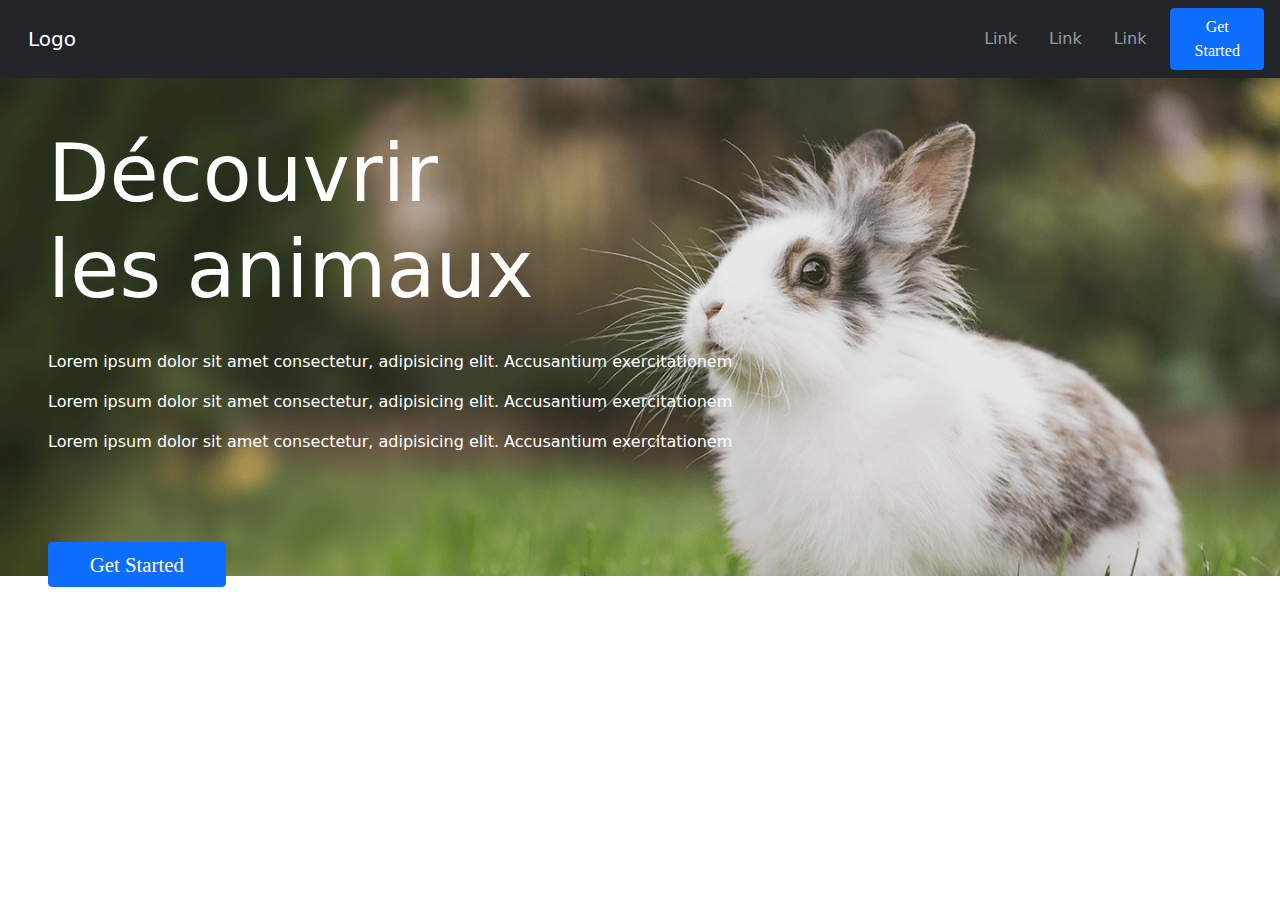
==== index.html @ ceb88221 "commit" ====
<!DOCTYPE html>
<html>
<head>
	<title>Decouvrir les animaux</title>
	<link rel="stylesheet" type="text/css" href="bootstrap-5/css/bootstrap.css">
	<meta charset="utf-8">
	<script type="text/javascript" src="bootstrap-5/js/bootstrap.js"></script>
</head>
<body>
	<nav class="navbar navbar-expand-sm bg-dark navbar-dark" >
		<div class="container-fluid w-25 ms-3">
		  <a class="navbar-brand" href="#">Logo</a>
		  <button class="navbar-toggler" type="button" data-bs-toggle="collapse" data-bs-target="#collapsibleNavbar">
			<span class="navbar-toggler-icon"></span>
		  </button>
		</div>
		<div class="collapse navbar-collapse w-75 d-flex justify-content-end me-3" id="collapsibleNavbar">
			<ul class="navbar-nav">
			  <li class="nav-item ms-3">
				<a class="nav-link" href="#">Link</a>
			  </li>
			  <li class="nav-item ms-3">
				<a class="nav-link" href="#">Link</a>
			  </li>
			  <li class="nav-item ms-3">
				<a class="nav-link" href="#">Link</a>
			  </li>    
			</ul>
			<button class="btn btn-primary ms-3" style="width: 10%; font-family: Berlin Sans FB Demi;" type="button">Get Started</button>
		</div>
	  </nav>

	<div class="p-5 text-white text-start h-75" style="background-image: url(img/MBS_Blog_YearoftheRabbit_011823_mw.webp); background-size: 100%; background-repeat: no-repeat;">
		<h1 class="display-1">Découvrir <br> les animaux</h1>
		<br>

		<p>Lorem ipsum dolor sit amet consectetur, adipisicing elit. Accusantium exercitationem</p>
		<p>Lorem ipsum dolor sit amet consectetur, adipisicing elit. Accusantium exercitationem</p>
		<p>Lorem ipsum dolor sit amet consectetur, adipisicing elit. Accusantium exercitationem</p>

		<br>
		
		<button class="btn btn-primary mt-5" style="width: 15%; font-size: 1.3rem;font-family: Berlin Sans FB Demi;" type="button">Get Started</button>
	</div>
</body>
</html>
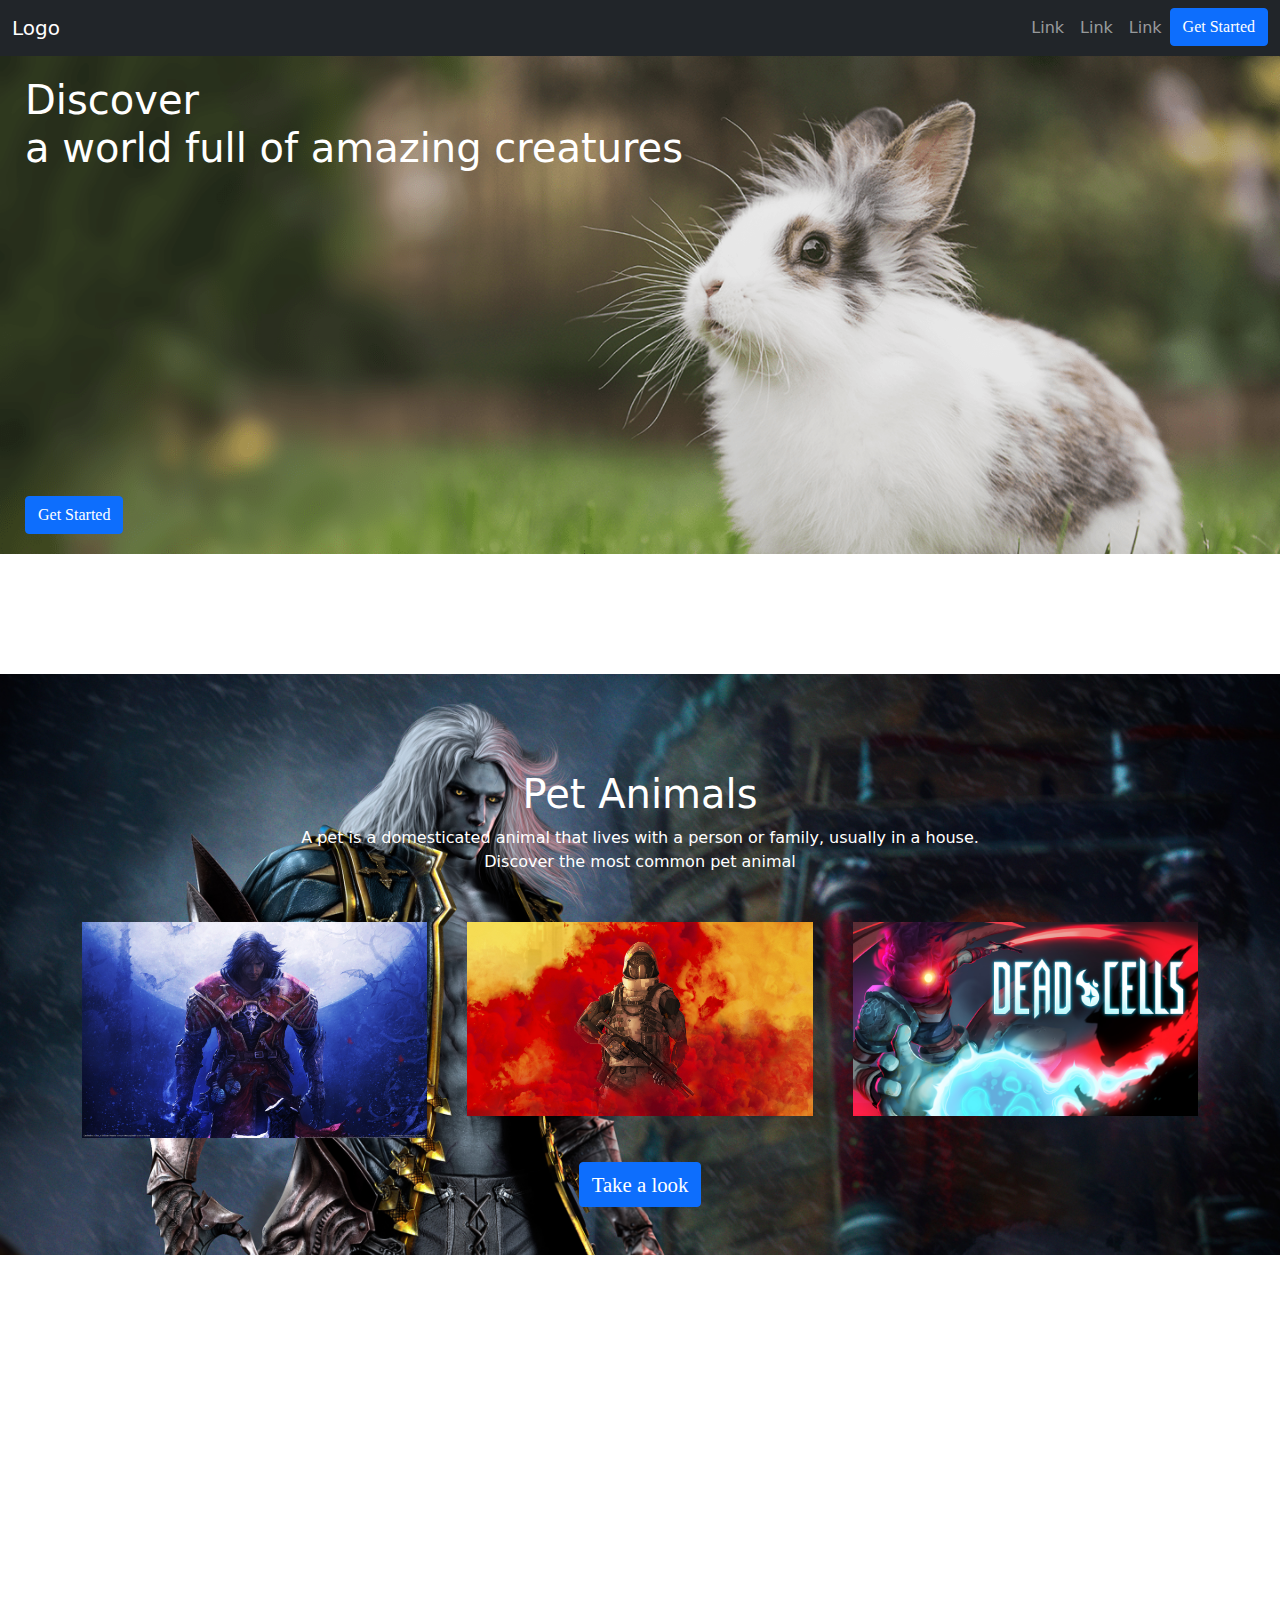
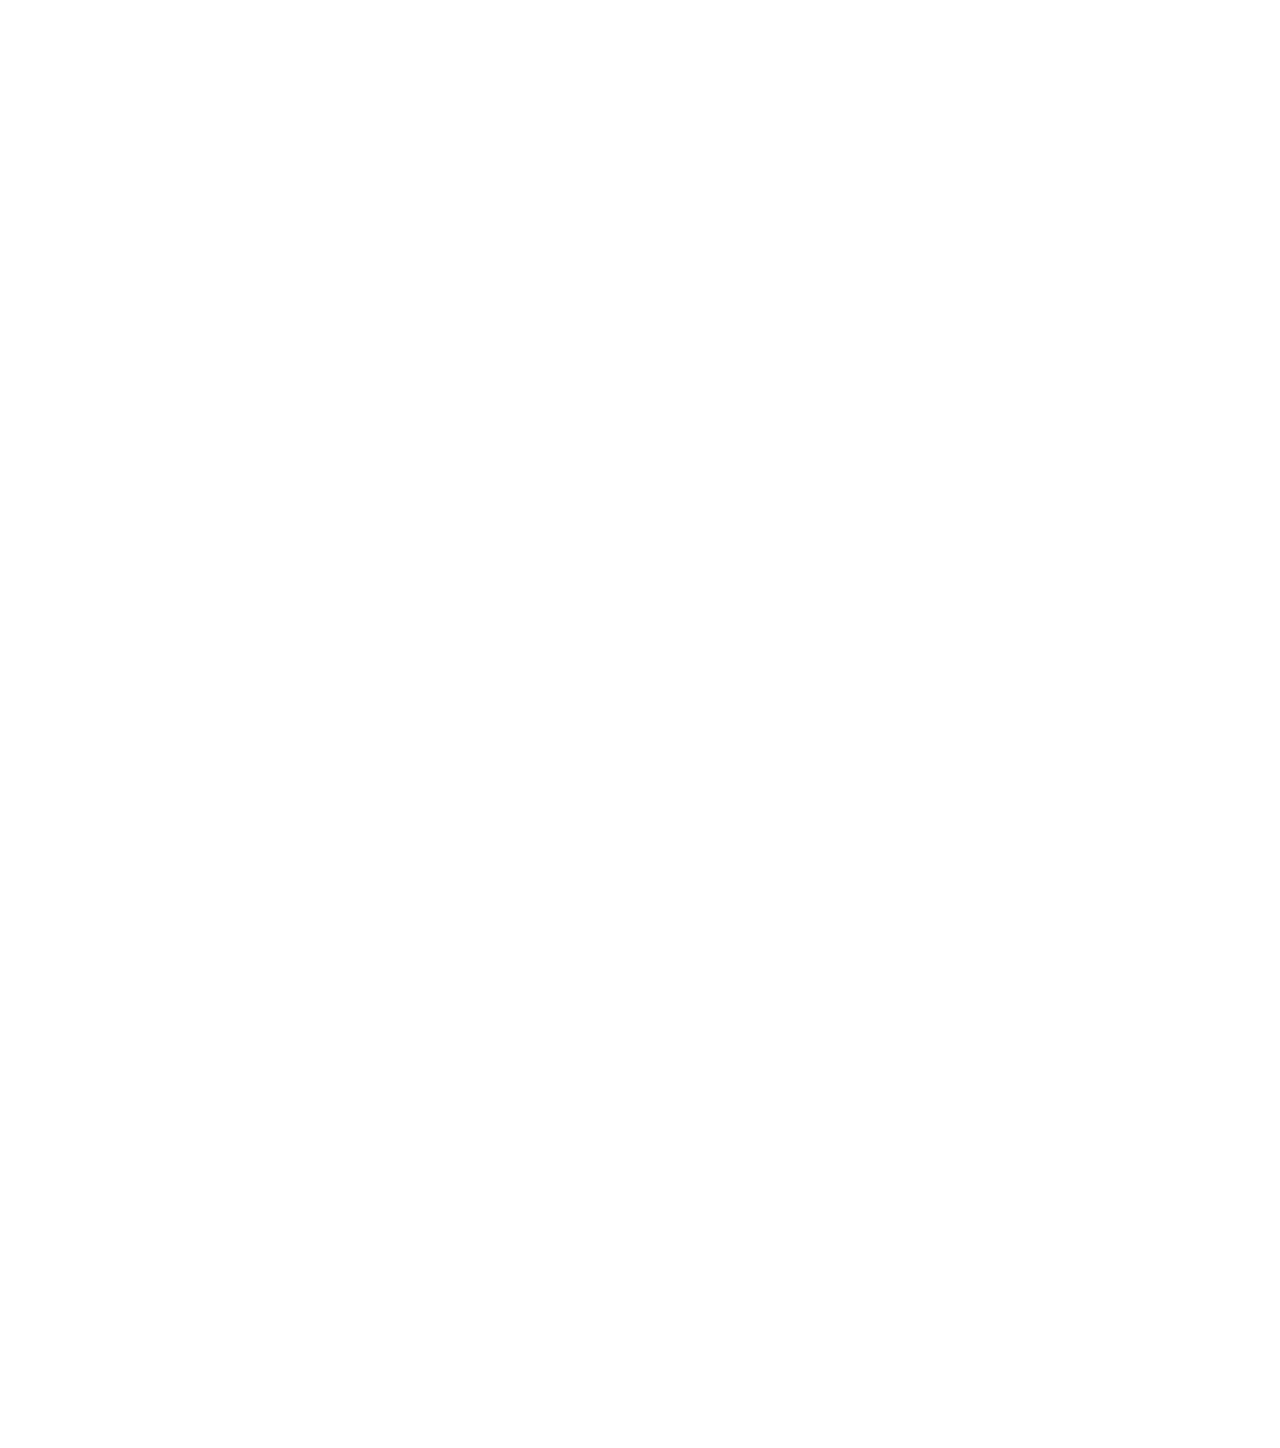
==== commit 36d6aa94: "Add files via upload" ====
--- a/index.html
+++ b/index.html
@@ -5,42 +5,197 @@
 	<link rel="stylesheet" type="text/css" href="bootstrap-5/css/bootstrap.css">
 	<meta charset="utf-8">
 	<script type="text/javascript" src="bootstrap-5/js/bootstrap.js"></script>
+	<link rel="stylesheet" type="text/css" href="fade.css">
+	<script type="text/javascript" src="fade.js"></script>
+	<style type="text/css">
+		.carousel-caption {
+	    	top: 0;
+	    	left: 0;
+	    	margin-left: 25px;
+	    	text-align: left;
+	 	   	bottom: auto;
+		}
+		.carousel-caption-1 {
+		  	position: absolute;
+		  	margin-left: 25px;
+		  	bottom: 0;
+		  	padding-top: 1.25rem;
+		  	padding-bottom: 1.25rem;
+		  	color: #fff;
+		  	text-align: left;
+		}
+	</style>
 </head>
 <body>
-	<nav class="navbar navbar-expand-sm bg-dark navbar-dark" >
-		<div class="container-fluid w-25 ms-3">
-		  <a class="navbar-brand" href="#">Logo</a>
-		  <button class="navbar-toggler" type="button" data-bs-toggle="collapse" data-bs-target="#collapsibleNavbar">
-			<span class="navbar-toggler-icon"></span>
-		  </button>
-		</div>
-		<div class="collapse navbar-collapse w-75 d-flex justify-content-end me-3" id="collapsibleNavbar">
-			<ul class="navbar-nav">
-			  <li class="nav-item ms-3">
-				<a class="nav-link" href="#">Link</a>
-			  </li>
-			  <li class="nav-item ms-3">
-				<a class="nav-link" href="#">Link</a>
-			  </li>
-			  <li class="nav-item ms-3">
-				<a class="nav-link" href="#">Link</a>
-			  </li>    
-			</ul>
-			<button class="btn btn-primary ms-3" style="width: 10%; font-family: Berlin Sans FB Demi;" type="button">Get Started</button>
-		</div>
-	  </nav>
-
+
+	<!-- NAVBAR -->
+	<nav class="navbar navbar-expand-sm bg-dark navbar-dark">
+	  <div class="container-fluid">
+	    <a class="navbar-brand" href="#">Logo</a>
+	    <button class="navbar-toggler" type="button" data-bs-toggle="collapse" data-bs-target="#collapsibleNavbar">
+	      <span class="navbar-toggler-icon"></span>
+	    </button>
+
+	    <div class="collapse navbar-collapse d-md-flex justify-content-end" id="collapsibleNavbar">
+	      <ul class="navbar-nav">
+	        <li class="nav-item">
+	          <a class="nav-link" href="#">Link</a>
+	        </li>
+	        <li class="nav-item">
+	          <a class="nav-link" href="#">Link</a>
+	        </li>
+	        <li class="nav-item">
+	          <a class="nav-link" href="#">Link</a>
+	        </li>
+	        <li class="nav-item">
+	        	<a class="btn btn-primary" style="font-family: Berlin Sans FB Demi;" type="button">Get Started</a>
+	        </li>
+	      </ul>
+	    </div>
+	  </div>
+	</nav>
+
+	<!-- Welcome image -->
+	<div id="demo" class="carousel slide" data-bs-ride="carousel">
+	  
+	  <!-- The slideshow/carousel -->
+	  <div class="carousel-inner">
+	    <div class="carousel-item active">
+	      <img src="img/MBS_Blog_YearoftheRabbit_011823_mw.webp" alt="Los Angeles" class="d-block" style="width:100%">
+
+	      <div class="carousel-caption">
+	        <span class="h1">Discover <br> a world full of amazing creatures</span>
+	      </div>
+	      <div class="carousel-caption-1">
+	      	<button class="btn btn-primary mt-5" style="font-family: Berlin Sans FB Demi;" type="button">Get Started</button>
+	      </div>
+	    </div>
+	  </div>
+	 
+	</div>
+
+<!--
 	<div class="p-5 text-white text-start h-75" style="background-image: url(img/MBS_Blog_YearoftheRabbit_011823_mw.webp); background-size: 100%; background-repeat: no-repeat;">
-		<h1 class="display-1">Découvrir <br> les animaux</h1>
-		<br>
-
-		<p>Lorem ipsum dolor sit amet consectetur, adipisicing elit. Accusantium exercitationem</p>
-		<p>Lorem ipsum dolor sit amet consectetur, adipisicing elit. Accusantium exercitationem</p>
-		<p>Lorem ipsum dolor sit amet consectetur, adipisicing elit. Accusantium exercitationem</p>
-
+		<p class="display-1">Discover <br> a world full of amazing creatures</p>
+		<br>
+
+		<p>
+			&nbsp
+			<br>
+			&nbsp
+		</p>
 		<br>
 		
-		<button class="btn btn-primary mt-5" style="width: 15%; font-size: 1.3rem;font-family: Berlin Sans FB Demi;" type="button">Get Started</button>
+		<button class="btn btn-primary mt-5" style="font-family: Berlin Sans FB Demi;" type="button">Get Started</button>
+	</div>
+-->	
+
+	<!-- Divider -->
+	<div class="container-fluid mt-5 pt-5">
+		<br>
+	</div>
+	<!-- Pet animals -->
+	<div class="container-fluid p-5 text-center text-white" style="background-image: url(img/1.jpg); background-size: 100%; background-repeat: no-repeat;" >
+  		<h1 class="mt-5">Pet Animals</h1>
+  		<p>
+  			A pet is a domesticated animal that lives with a person or family, usually in a house.
+  			<br>
+  			Discover the most common pet animal
+  		</p>
+
+  		<div class="container mt-5">
+		  <div class="row">
+		    <div class="col">
+		      <img class="img-fluid" src="img/2.jpg" width="100%">
+		    </div>
+
+		    <div class="col ms-3">
+		      <img class="img-fluid" src="img/3.jpg" width="100%">
+		    </div>
+
+			<div class="col ms-3" >
+		      <img class="img-fluid" src="img/4.jpg" width="100%">
+		    </div>
+		  </div>
+		</div>
+
+		<br>
+  		<button class="btn btn-primary" style="font-size: 1.3rem;font-family: Berlin Sans FB Demi;" type="button">Take a look</button>
+	</div>
+
+	<!-- Exotic Pet animals -->
+	<div class="container-fluid reveal p-5 text-center">
+		<h1 class="mt-5">Discover also the most exotic pets of our collection</h1>
+	  	<p>Cats, dogs, `irds and fishes are the most common pets. However, let us introduce you to a new vision of pet animals</p>
+
+	  	<div class="container mt-5">
+		  <div class="row">
+		    <div class="col">
+		      <img class="img-fluid" src="img/5.jpg" width="100%">
+		    </div>
+
+		    <div class="col ms-3">
+		      <img class="img-fluid" src="img/6.jpg" width="100%">
+		    </div>
+
+			<div class="col ms-3" >
+		      <img class="img-fluid" src="img/7.jpg" width="100%">
+		    </div>
+		  </div>
+		</div>
+
+		<br>
+		<button class="btn btn-primary" style="font-family: Berlin Sans FB Demi;" type="button">Get surprised !</button>
+	</div>
+
+	<!-- Wild animals -->
+	<div class="container-fluid reveal p-5 text-center text-white" style="background-image: url(img/9.jpg); background-size: 100%; background-repeat: no-repeat;" >
+  		<h1 class="mt-5">Wild Animals</h1>
+  		<p>
+  			Discover the strongest, smartest and fastest animals in the wild
+  			<br>
+  			
+  		</p>
+
+  		<div class="container mt-5">
+		  <div class="row">
+		    <div class="col">
+		      <img class="img-fluid" src="img/8.jpg" width="100%">
+		    </div>
+
+		    <div class="col ms-3">
+		      <img class="img-fluid" src="img/10.jpg" width="100%">
+		    </div>
+
+			<div class="col ms-3" >
+		      <img class="img-fluid" src="img/11.jpg" width="100%">
+		    </div>
+		  </div>
+		</div>
+
+		<br>
+  		<button class="btn btn-primary" style="font-family: Berlin Sans FB Demi;" type="button">See them all</button>
+	</div>
+
+	<!-- Quizzes and mini-games -->
+	<div class="container-fluid reveal p-5 text-center">
+		<h1 class="mt-5">Competitive ways to test your knowledge and fun ways to learn </h1>
+	  	<p>lorem ipsum</p>
+
+	  	<div class="container mt-5">
+		  <div class="row">
+		    <div class="col">
+		      <img class="img-fluid" src="img/mark.png" width="100%">
+		      <span >Quizzes</span>
+		    </div>
+
+		    <div class="col ms-3">
+		      <img class="img-fluid" src="img/mii.jpg" width="100%">
+		      <span>Mini games</span>
+		    </div>
+
+		  </div>
+		</div>
 	</div>
 </body>
 </html>--- a/fade.css
+++ b/fade.css
@@ -0,0 +1,11 @@
+.reveal {
+  position: relative;
+  transform: translateY(150px);
+  opacity: 0;
+  transition: 1s all ease-in-out;
+}
+
+.reveal.active {
+  transform: translateY(0);
+  opacity: 1;
+}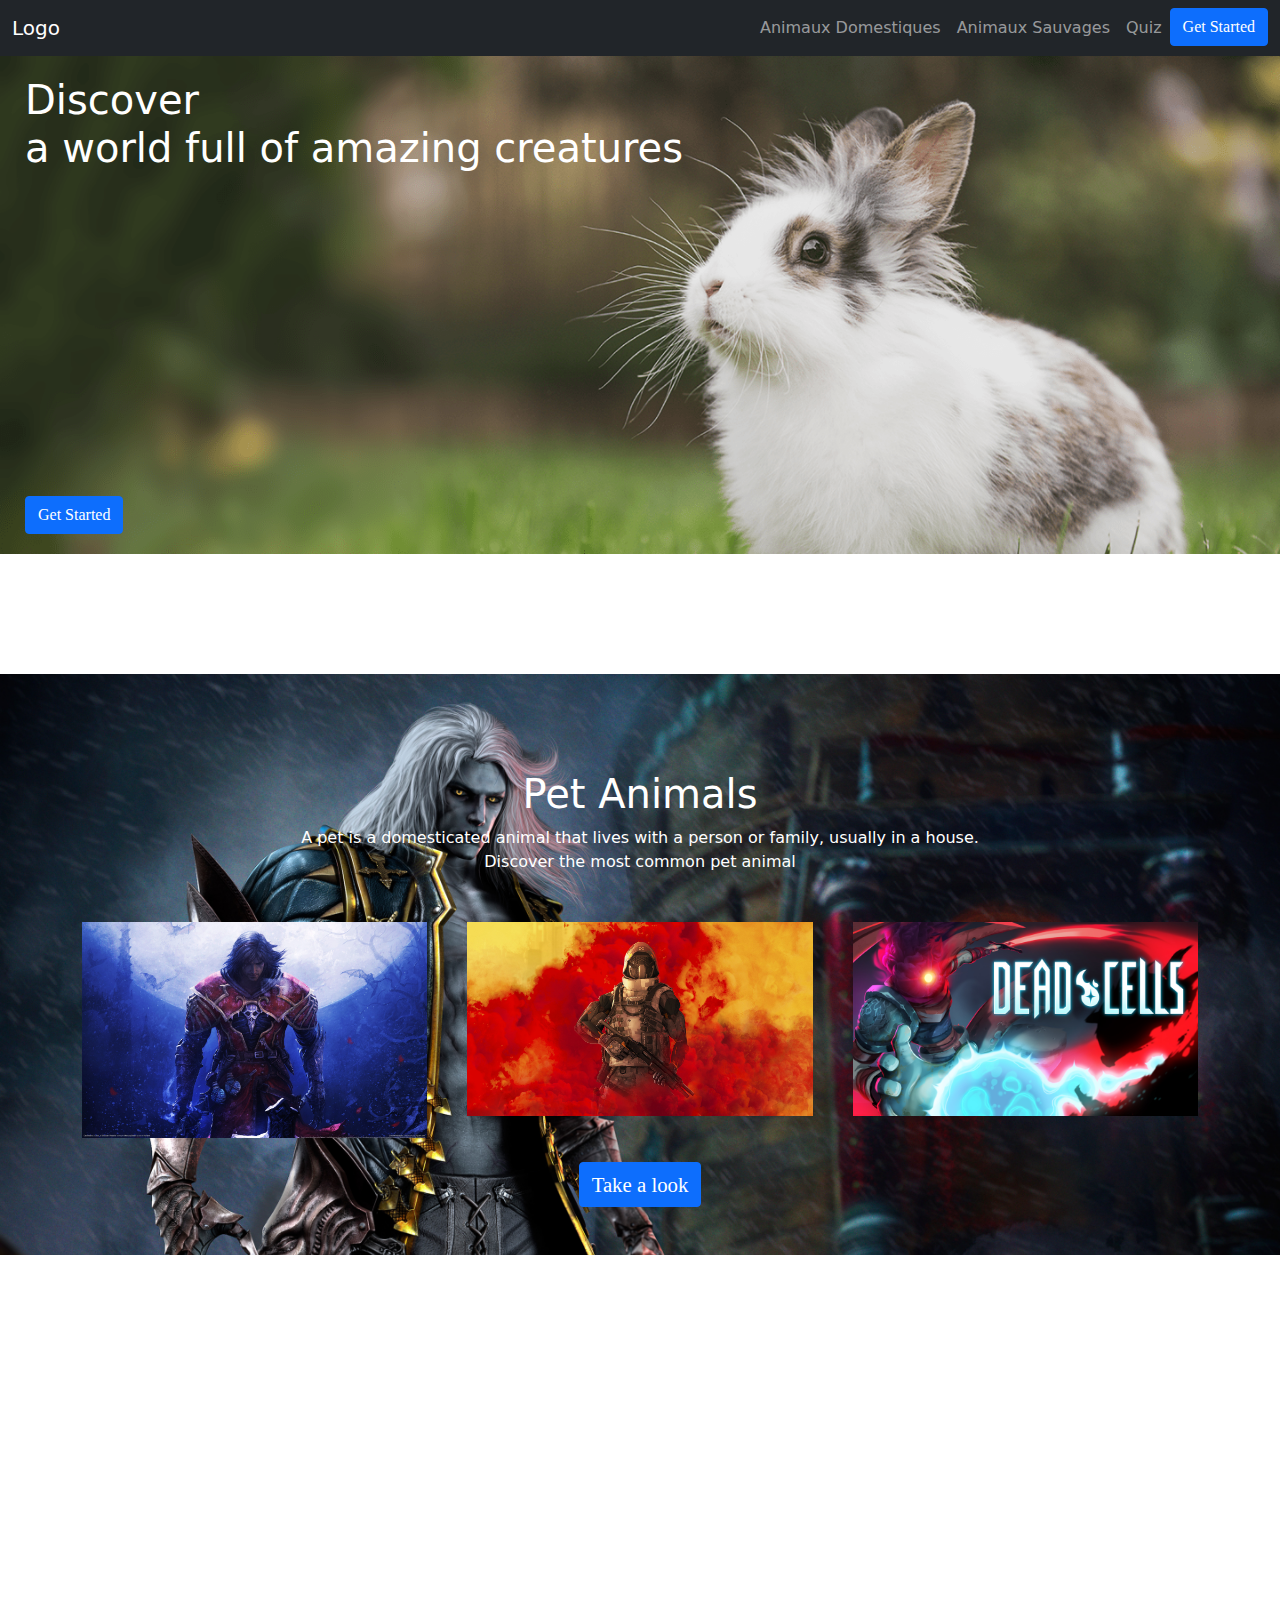
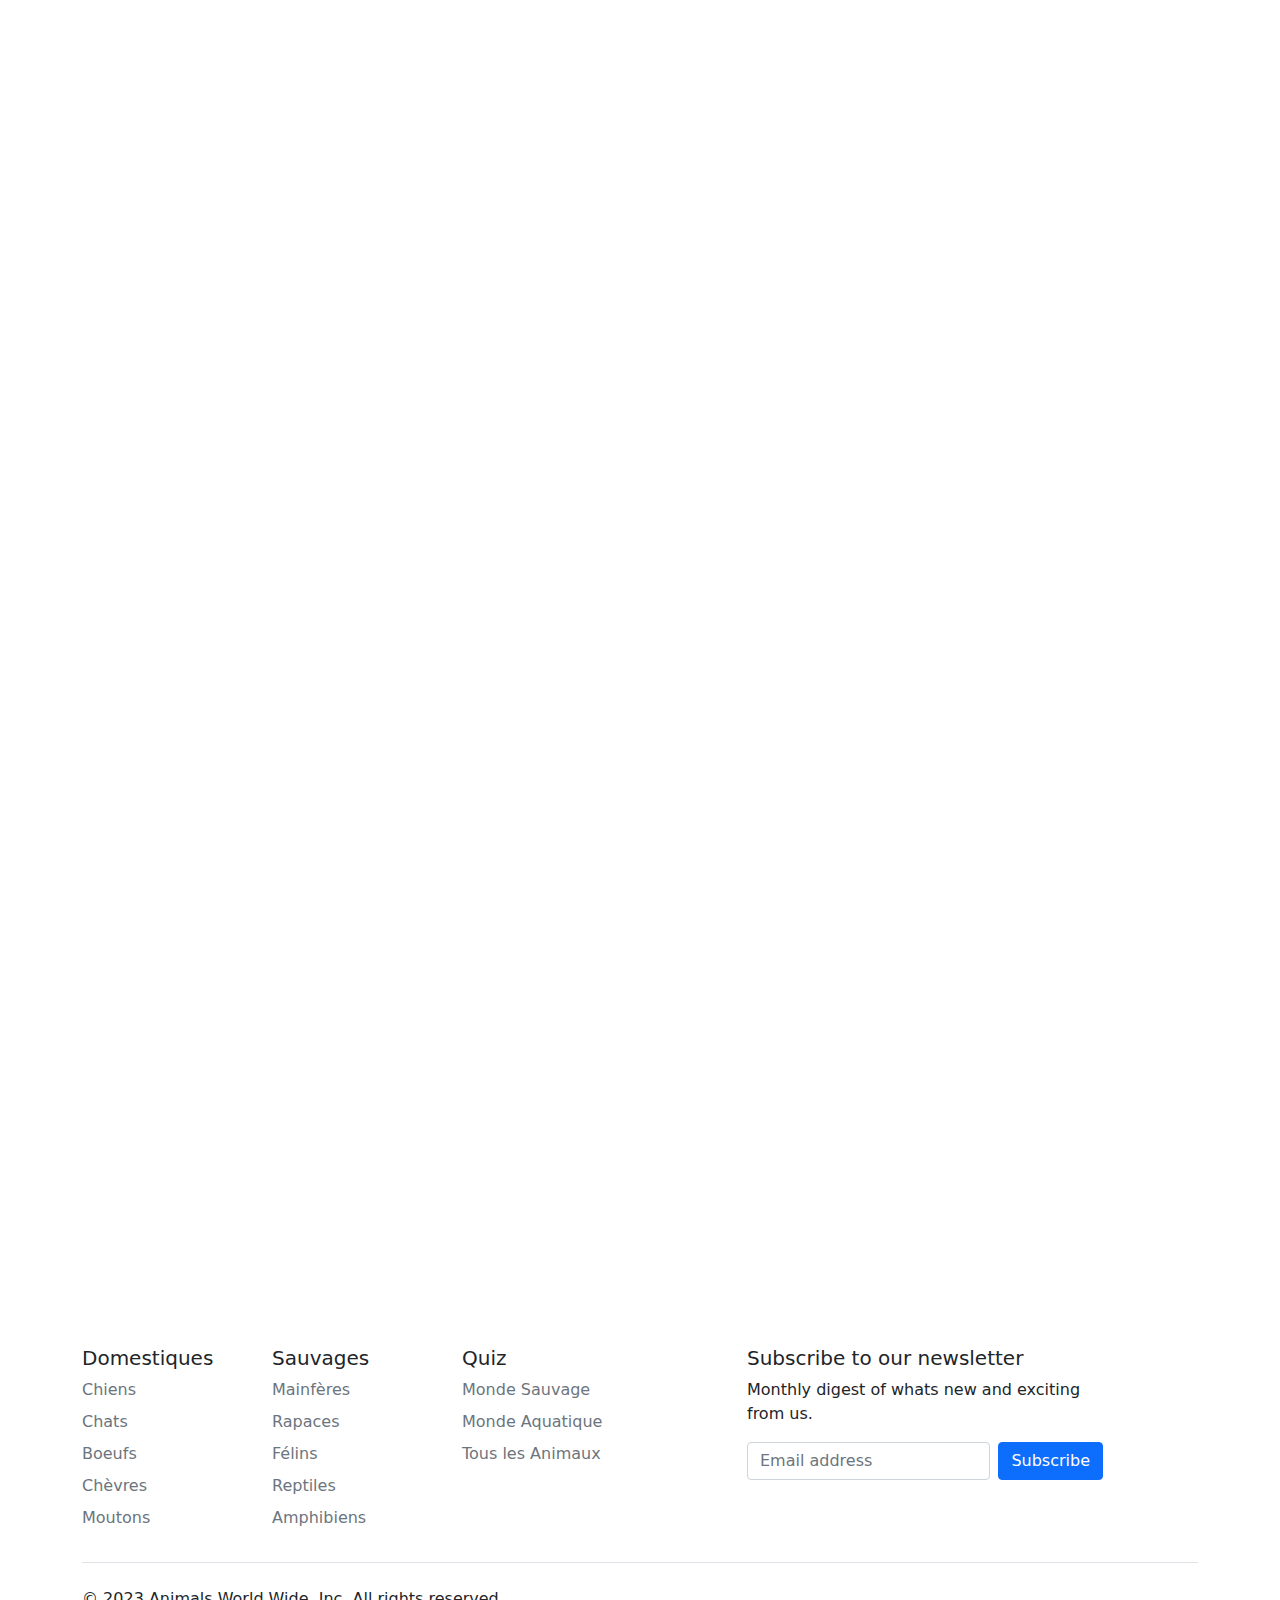
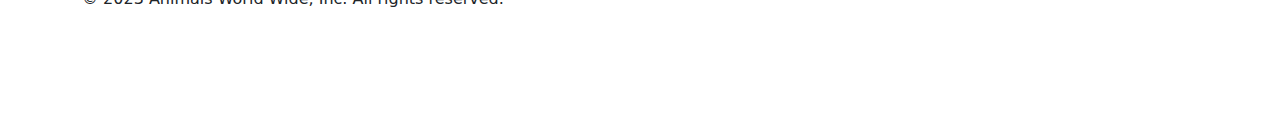
==== commit 9a96329b: "commit" ====
--- a/index.html
+++ b/index.html
@@ -31,7 +31,7 @@
 	<!-- NAVBAR -->
 	<nav class="navbar navbar-expand-sm bg-dark navbar-dark">
 	  <div class="container-fluid">
-	    <a class="navbar-brand" href="#">Logo</a>
+	    <a class="navbar-brand" href="index.html">Logo</a>
 	    <button class="navbar-toggler" type="button" data-bs-toggle="collapse" data-bs-target="#collapsibleNavbar">
 	      <span class="navbar-toggler-icon"></span>
 	    </button>
@@ -39,16 +39,16 @@
 	    <div class="collapse navbar-collapse d-md-flex justify-content-end" id="collapsibleNavbar">
 	      <ul class="navbar-nav">
 	        <li class="nav-item">
-	          <a class="nav-link" href="#">Link</a>
-	        </li>
-	        <li class="nav-item">
-	          <a class="nav-link" href="#">Link</a>
-	        </li>
-	        <li class="nav-item">
-	          <a class="nav-link" href="#">Link</a>
-	        </li>
-	        <li class="nav-item">
-	        	<a class="btn btn-primary" style="font-family: Berlin Sans FB Demi;" type="button">Get Started</a>
+	          <a class="nav-link" href="screens/animals_view_1_page.html">Animaux Domestiques</a>
+	        </li>
+	        <li class="nav-item">
+	          <a class="nav-link" href="screens/animals_view_2_page.html">Animaux Sauvages</a>
+	        </li>
+	        <li class="nav-item">
+	          <a class="nav-link" href="#">Quiz</a>
+	        </li>
+	        <li class="nav-item">
+	        	<a class="btn btn-primary" href="#getStarted" style="font-family: Berlin Sans FB Demi;" type="button">Get Started</a>
 	        </li>
 	      </ul>
 	    </div>
@@ -95,7 +95,7 @@
 		<br>
 	</div>
 	<!-- Pet animals -->
-	<div class="container-fluid p-5 text-center text-white" style="background-image: url(img/1.jpg); background-size: 100%; background-repeat: no-repeat;" >
+	<div class="container-fluid p-5 text-center text-white" style="background-image: url(img/1.jpg); background-size: 100%; background-repeat: no-repeat;" id="getStarted">
   		<h1 class="mt-5">Pet Animals</h1>
   		<p>
   			A pet is a domesticated animal that lives with a person or family, usually in a house.
@@ -196,6 +196,80 @@
 
 		  </div>
 		</div>
-	</div>
+	</div><div class="container">
+        <footer class="py-5">
+            <div class="row">
+                <div class="col-2">
+                    <h5>Domestiques</h5>
+                    <ul class="nav flex-column">
+                        <li class="nav-item mb-2"><a href="#" class="nav-link p-0 text-muted">Chiens</a></li>
+                        <li class="nav-item mb-2"><a href="#" class="nav-link p-0 text-muted">Chats</a></li>
+                        <li class="nav-item mb-2"><a href="#" class="nav-link p-0 text-muted">Boeufs</a></li>
+                        <li class="nav-item mb-2"><a href="#" class="nav-link p-0 text-muted">Chèvres</a></li>
+                        <li class="nav-item mb-2"><a href="#" class="nav-link p-0 text-muted">Moutons</a></li>
+                    </ul>
+                </div>
+
+                <div class="col-2">
+                    <h5>Sauvages</h5>
+                    <ul class="nav flex-column">
+                        <li class="nav-item mb-2"><a href="#" class="nav-link p-0 text-muted">Mainfères</a></li>
+                        <li class="nav-item mb-2"><a href="#" class="nav-link p-0 text-muted">Rapaces</a></li>
+                        <li class="nav-item mb-2"><a href="#" class="nav-link p-0 text-muted">Félins</a></li>
+                        <li class="nav-item mb-2"><a href="#" class="nav-link p-0 text-muted">Reptiles</a></li>
+                        <li class="nav-item mb-2"><a href="#" class="nav-link p-0 text-muted">Amphibiens</a></li>
+                    </ul>
+                </div>
+
+                <div class="col-2">
+                    <h5>Quiz</h5>
+                    <ul class="nav flex-column">
+                        <li class="nav-item mb-2"><a href="#" class="nav-link p-0 text-muted">Monde Sauvage</a></li>
+                        <li class="nav-item mb-2"><a href="#" class="nav-link p-0 text-muted">Monde Aquatique</a></li>
+                        <li class="nav-item mb-2"><a href="#" class="nav-link p-0 text-muted">Tous les Animaux</a></li>
+                    </ul>
+                </div>
+
+                <div class="col-4 offset-1">
+                    <form>
+                        <h5>Subscribe to our newsletter</h5>
+                        <p>Monthly digest of whats new and exciting from us.</p>
+                        <div class="d-flex w-100 gap-2">
+                            <label for="newsletter1" class="visually-hidden">Email address</label>
+                            <input id="newsletter1" type="text" class="form-control" placeholder="Email address">
+                            <button class="btn btn-primary" type="button">Subscribe</button>
+                        </div>
+                    </form>
+                </div>
+            </div>
+
+            <div class="d-flex justify-content-between py-4 my-4 border-top">
+                <p>© 2023 Animals World Wide, Inc. All rights reserved.</p>
+                <ul class="list-unstyled d-flex">
+                    <li class="ms-3">
+                        <a class="link-dark" href="#">
+                            <svg class="bi" width="24" height="24">
+                                <use xlink:href="#twitter"></use>
+                            </svg>
+                        </a>
+                    </li>
+                    <li class="ms-3">
+                        <a class="link-dark" href="#">
+                            <svg class="bi" width="24" height="24">
+                                <use xlink:href="#instagram"></use>
+                            </svg>
+                        </a>
+                    </li>
+                    <li class="ms-3">
+                        <a class="link-dark" href="#">
+                            <svg class="bi" width="24" height="24">
+                                <use xlink:href="#facebook"></use>
+                            </svg>
+                        </a>
+                    </li>
+                </ul>
+            </div>
+        </footer>
+    </div>
 </body>
 </html>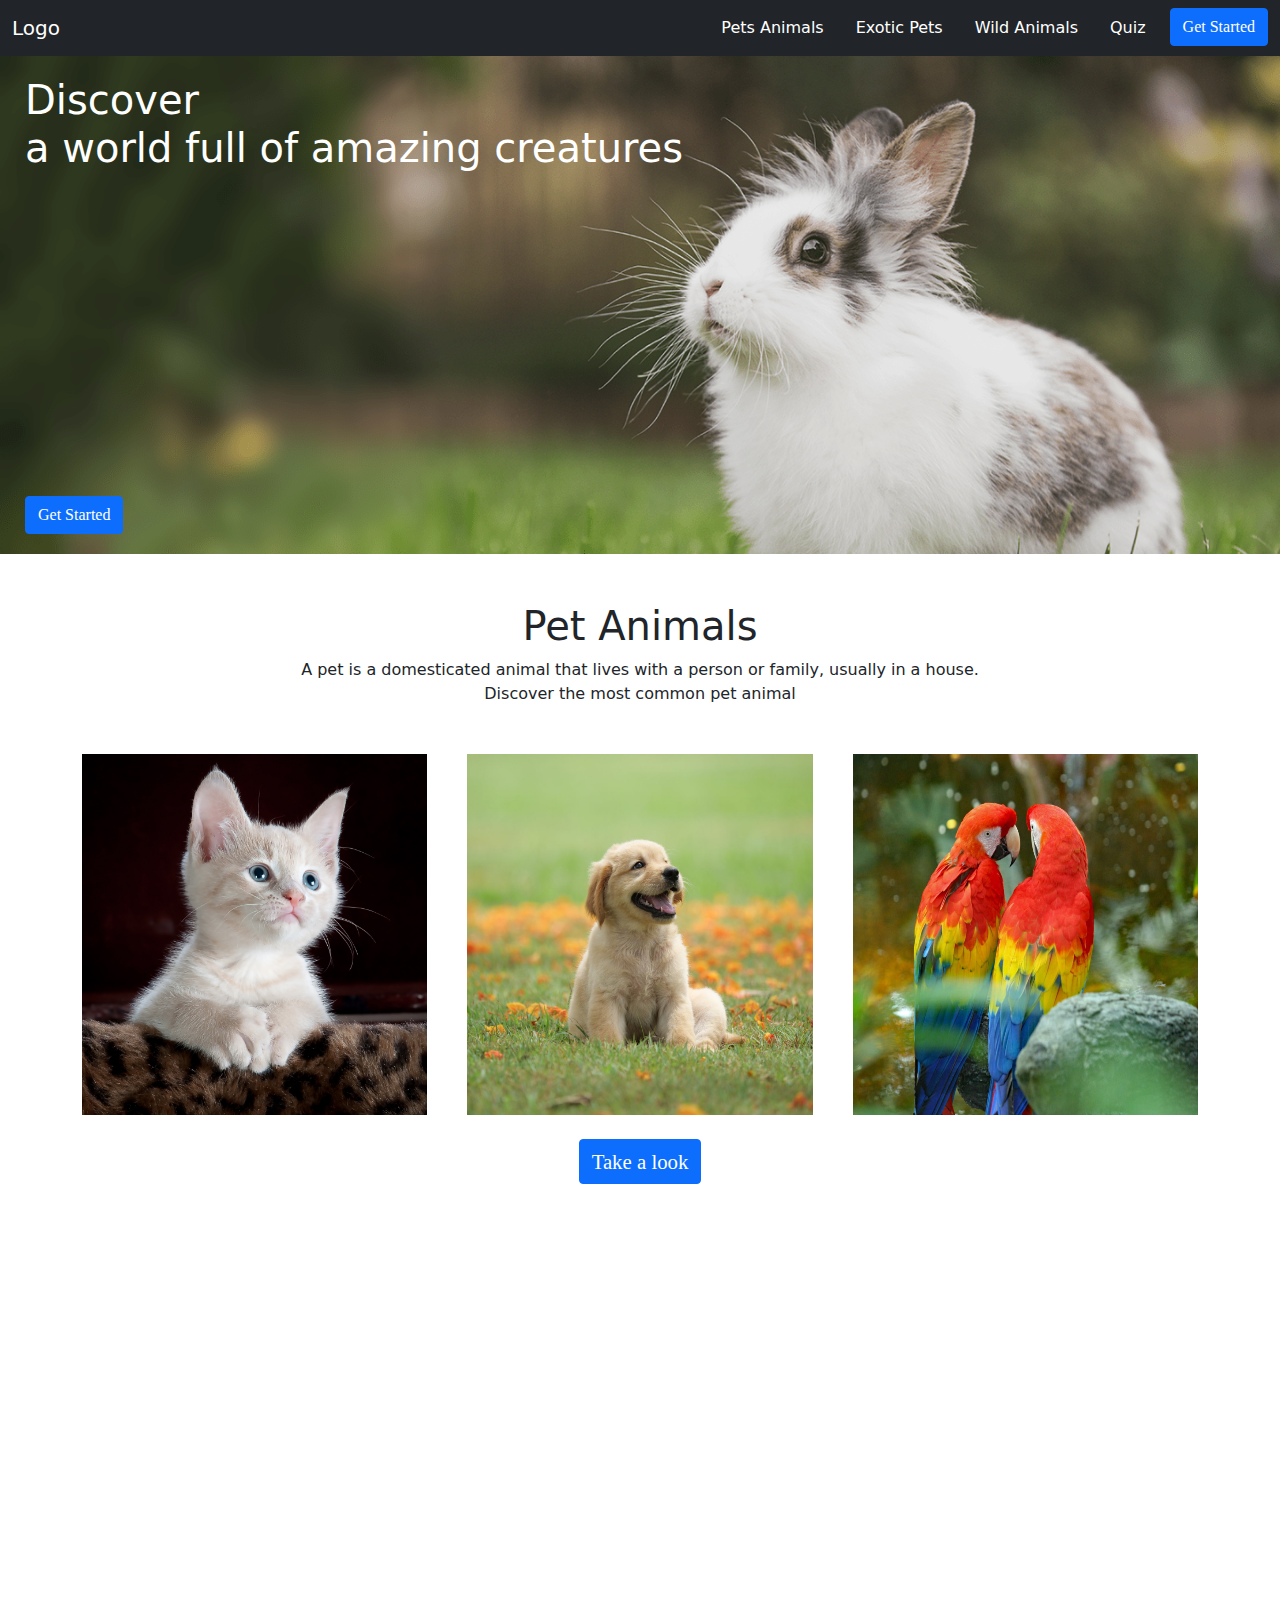
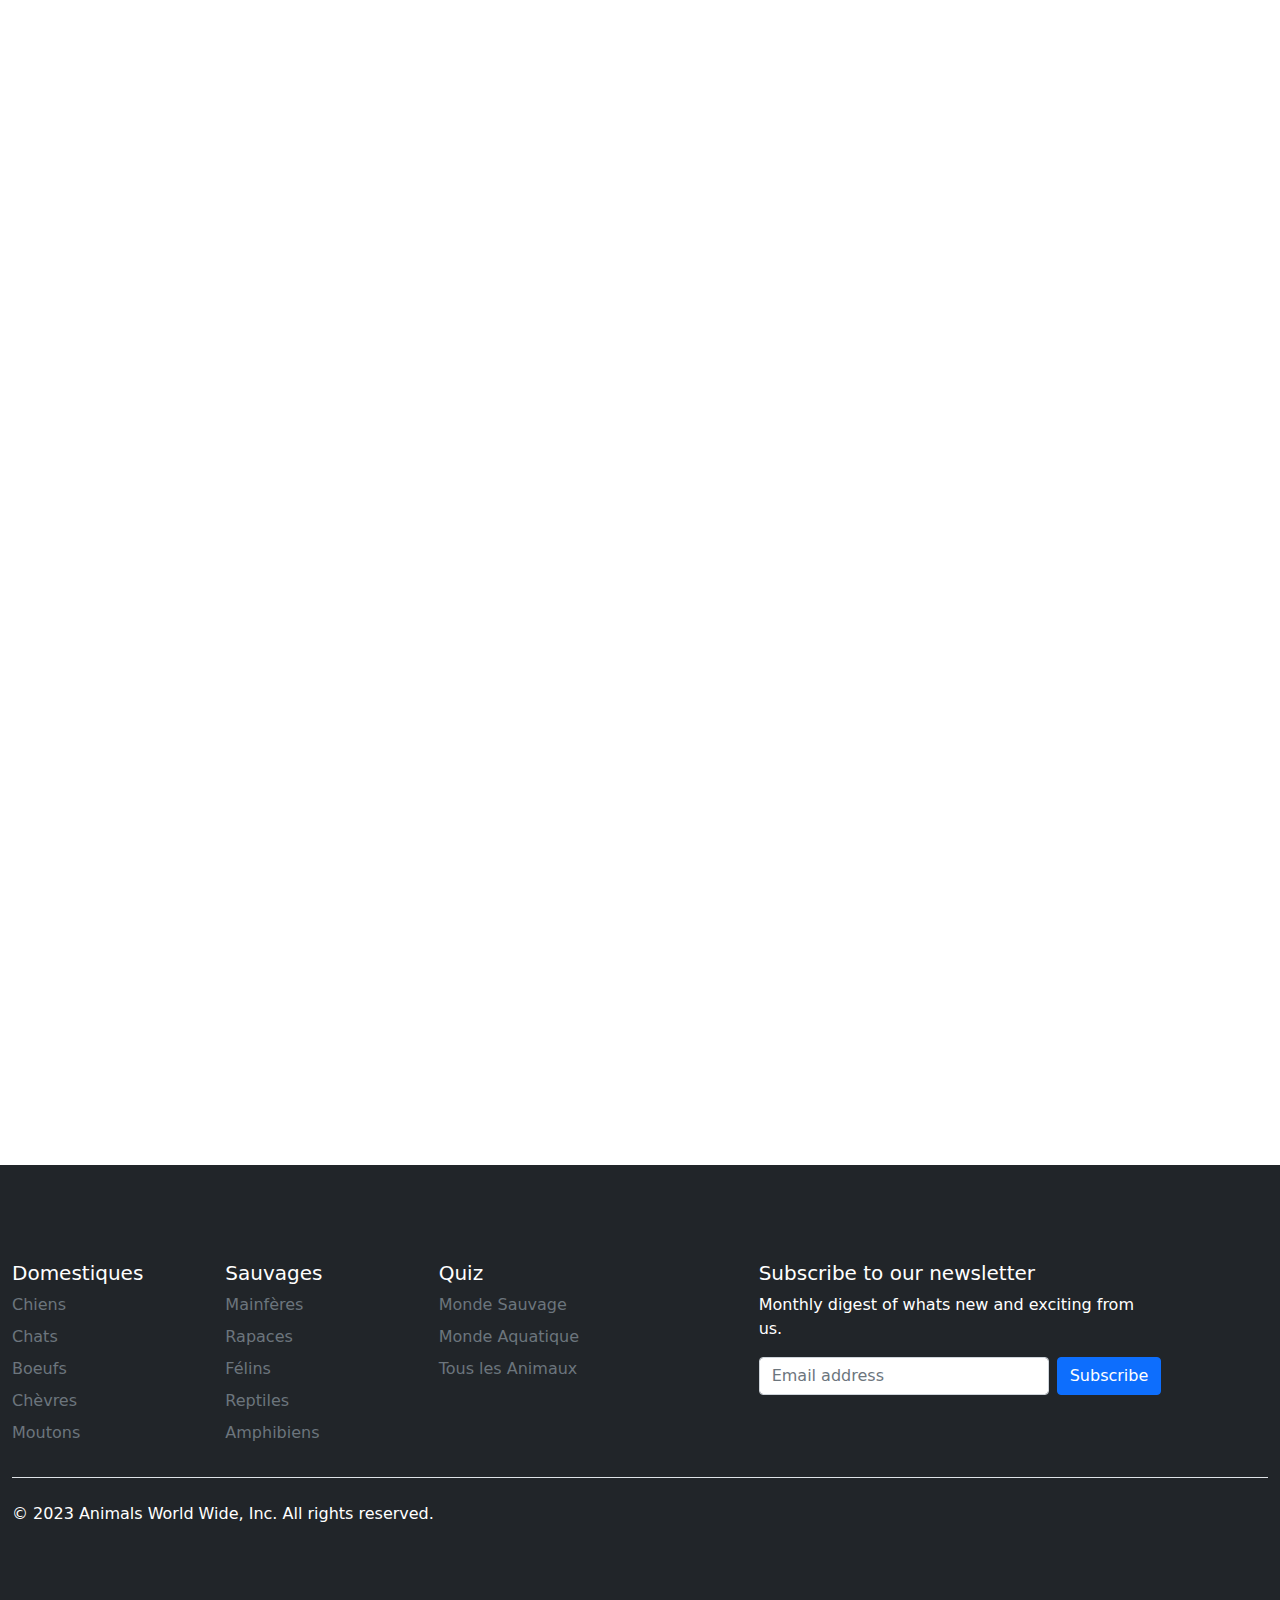
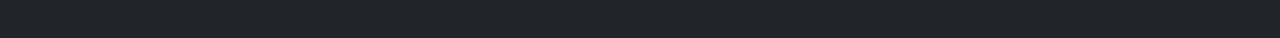
==== commit a0536219: "Add files via upload" ====
--- a/index.html
+++ b/index.html
@@ -5,50 +5,36 @@
 	<link rel="stylesheet" type="text/css" href="bootstrap-5/css/bootstrap.css">
 	<meta charset="utf-8">
 	<script type="text/javascript" src="bootstrap-5/js/bootstrap.js"></script>
-	<link rel="stylesheet" type="text/css" href="fade.css">
-	<script type="text/javascript" src="fade.js"></script>
-	<style type="text/css">
-		.carousel-caption {
-	    	top: 0;
-	    	left: 0;
-	    	margin-left: 25px;
-	    	text-align: left;
-	 	   	bottom: auto;
-		}
-		.carousel-caption-1 {
-		  	position: absolute;
-		  	margin-left: 25px;
-		  	bottom: 0;
-		  	padding-top: 1.25rem;
-		  	padding-bottom: 1.25rem;
-		  	color: #fff;
-		  	text-align: left;
-		}
-	</style>
+	<link rel="stylesheet" type="text/css" href="css/fade.css">
+	<link rel="stylesheet" type="text/css" href="css/index.css">
+	<script type="text/javascript" src="js/fade.js"></script>
 </head>
 <body>
 
 	<!-- NAVBAR -->
 	<nav class="navbar navbar-expand-sm bg-dark navbar-dark">
 	  <div class="container-fluid">
-	    <a class="navbar-brand" href="index.html">Logo</a>
+	    <a class="navbar-brand" href="#">Logo</a>
 	    <button class="navbar-toggler" type="button" data-bs-toggle="collapse" data-bs-target="#collapsibleNavbar">
 	      <span class="navbar-toggler-icon"></span>
 	    </button>
 
 	    <div class="collapse navbar-collapse d-md-flex justify-content-end" id="collapsibleNavbar">
 	      <ul class="navbar-nav">
-	        <li class="nav-item">
-	          <a class="nav-link" href="screens/animals_view_1_page.html">Animaux Domestiques</a>
-	        </li>
-	        <li class="nav-item">
-	          <a class="nav-link" href="screens/animals_view_2_page.html">Animaux Sauvages</a>
-	        </li>
-	        <li class="nav-item">
-	          <a class="nav-link" href="#">Quiz</a>
-	        </li>
-	        <li class="nav-item">
-	        	<a class="btn btn-primary" href="#getStarted" style="font-family: Berlin Sans FB Demi;" type="button">Get Started</a>
+	        <li class="nav-item ms-3">
+	          <a class="nav-link text-white" href="#">Pets Animals</a>
+	        </li>
+			<li class="nav-item ms-3">
+				<a class="nav-link text-white" href="#">Exotic Pets</a>
+			  </li>
+	        <li class="nav-item ms-3">
+	          <a class="nav-link text-white" href="#">Wild Animals</a>
+	        </li>
+	        <li class="nav-item ms-3">
+	          <a class="nav-link text-white" href="#">Quiz</a>
+	        </li>
+	        <li class="nav-item ms-3">
+	        	<a class="btn btn-primary" style="font-family: Berlin Sans FB Demi;" type="button">Get Started</a>
 	        </li>
 	      </ul>
 	    </div>
@@ -63,7 +49,7 @@
 	    <div class="carousel-item active">
 	      <img src="img/MBS_Blog_YearoftheRabbit_011823_mw.webp" alt="Los Angeles" class="d-block" style="width:100%">
 
-	      <div class="carousel-caption">
+	      <div class="carousel-caption carousel-caption-2">
 	        <span class="h1">Discover <br> a world full of amazing creatures</span>
 	      </div>
 	      <div class="carousel-caption-1">
@@ -90,13 +76,9 @@
 	</div>
 -->	
 
-	<!-- Divider -->
-	<div class="container-fluid mt-5 pt-5">
-		<br>
-	</div>
 	<!-- Pet animals -->
-	<div class="container-fluid p-5 text-center text-white" style="background-image: url(img/1.jpg); background-size: 100%; background-repeat: no-repeat;" id="getStarted">
-  		<h1 class="mt-5">Pet Animals</h1>
+	<div class="container-fluid p-5 text-center">
+  		<h1 class="">Pet Animals</h1>
   		<p>
   			A pet is a domesticated animal that lives with a person or family, usually in a house.
   			<br>
@@ -106,15 +88,15 @@
   		<div class="container mt-5">
 		  <div class="row">
 		    <div class="col">
-		      <img class="img-fluid" src="img/2.jpg" width="100%">
+		      <img class="img-fluid h-100" src="img/2.jpg" width="100%">
 		    </div>
 
 		    <div class="col ms-3">
-		      <img class="img-fluid" src="img/3.jpg" width="100%">
+		      <img class="img-fluid h-100" src="img/3.jpg" width="100%">
 		    </div>
 
 			<div class="col ms-3" >
-		      <img class="img-fluid" src="img/4.jpg" width="100%">
+		      <img class="img-fluid h-100" src="img/4.jpg" width="100%">
 		    </div>
 		  </div>
 		</div>
@@ -124,32 +106,65 @@
 	</div>
 
 	<!-- Exotic Pet animals -->
-	<div class="container-fluid reveal p-5 text-center">
+<!--
+	<div class="carousel slide" data-bs-ride="carousel">
+	  <div class="carousel-inner">
+	    <div class="carousel-item active">
+	      <img src="img/MBS_Blog_YearoftheRabbit_011823_mw.webp" alt="Los Angeles" class="d-block" style="width:100%;">
+
+	      <div class="bg-dark carousel-caption text-center carousel-caption-3">
+	        <span class="h1">Exotic Pets</span>
+	        <p>Take a look at the most uncommon pets</p>
+	        <p>Learn more a`out the amazing list of exotic pets</p>
+
+	        <div class="container mt-5">
+		  		<div class="row container">
+				    <div class="col">
+				      <img class="img-fluid h-100" src="img/5.jpg" width="100%">
+				    </div>
+
+				    <div class="col ms-3">
+				      <img class="img-fluid h-100" src="img/6.webp" width="100%">
+				    </div>
+
+					<div class="col ms-3" >
+				      <img class="img-fluid h-100" src="img/7.jpg" width="100%">
+				    </div>
+		  		</div>
+		  		<button class="mt-4 btn btn-primary" style="font-family: Berlin Sans FB Demi;" type="button">Get surprised !</button>
+			</div>
+	      </div>
+	    </div>
+	  </div>
+	 
+	</div>
+-->
+	<div class="container-fluid reveal bg-dark text-white p-5 text-center">
 		<h1 class="mt-5">Discover also the most exotic pets of our collection</h1>
 	  	<p>Cats, dogs, `irds and fishes are the most common pets. However, let us introduce you to a new vision of pet animals</p>
 
 	  	<div class="container mt-5">
 		  <div class="row">
 		    <div class="col">
-		      <img class="img-fluid" src="img/5.jpg" width="100%">
+		      <img class="img-fluid h-100" src="img/5.jpg" width="100%">
 		    </div>
 
 		    <div class="col ms-3">
-		      <img class="img-fluid" src="img/6.jpg" width="100%">
+		      <img class="img-fluid h-100" src="img/6.webp" width="100%">
 		    </div>
 
 			<div class="col ms-3" >
-		      <img class="img-fluid" src="img/7.jpg" width="100%">
+		      <img class="img-fluid h-100" src="img/7.jpg" width="100%">
 		    </div>
 		  </div>
 		</div>
 
 		<br>
-		<button class="btn btn-primary" style="font-family: Berlin Sans FB Demi;" type="button">Get surprised !</button>
+		<button class="btn btn-primary" style="" type="button">Get surprised !</button>
 	</div>
 
 	<!-- Wild animals -->
-	<div class="container-fluid reveal p-5 text-center text-white" style="background-image: url(img/9.jpg); background-size: 100%; background-repeat: no-repeat;" >
+	<div class="container-fluid reveal p-5 text-center">
   		<h1 class="mt-5">Wild Animals</h1>
   		<p>
   			Discover the strongest, smartest and fastest animals in the wild
@@ -160,15 +175,15 @@
   		<div class="container mt-5">
 		  <div class="row">
 		    <div class="col">
-		      <img class="img-fluid" src="img/8.jpg" width="100%">
+		      <img class="img-fluid h-100 w-100" src="img/8.jpg" width="100%">
 		    </div>
 
 		    <div class="col ms-3">
-		      <img class="img-fluid" src="img/10.jpg" width="100%">
+		      <img class="img-fluid h-100" src="img/10.webp" width="100%">
 		    </div>
 
 			<div class="col ms-3" >
-		      <img class="img-fluid" src="img/11.jpg" width="100%">
+		      <img class="img-fluid" src="img/11.webp" width="100%">
 		    </div>
 		  </div>
 		</div>
@@ -178,25 +193,18 @@
 	</div>
 
 	<!-- Quizzes and mini-games -->
-	<div class="container-fluid reveal p-5 text-center">
+	<div class="container-fluid reveal text-white reveal p-5 text-center" style="background-image: url(img/joystick-line-pop-art-logo-colorful-design-with-dark-background-abstract-illustration-isolated-black-background-for-t-shirt-poster-clothing-merch-apparel-badge-design-vector.jpg);">
 		<h1 class="mt-5">Competitive ways to test your knowledge and fun ways to learn </h1>
-	  	<p>lorem ipsum</p>
+	  	<p>Learn through quizzes and mini-games</p>
 
 	  	<div class="container mt-5">
-		  <div class="row">
-		    <div class="col">
-		      <img class="img-fluid" src="img/mark.png" width="100%">
-		      <span >Quizzes</span>
-		    </div>
-
-		    <div class="col ms-3">
-		      <img class="img-fluid" src="img/mii.jpg" width="100%">
-		      <span>Mini games</span>
-		    </div>
-
-		  </div>
-		</div>
-	</div><div class="container">
+		      <a class="btn btn-primary">Let's play !</a>
+		</div>
+	</div>
+
+
+	<!-- footer -->
+    <div class="bg-dark text-white mt-5 pt-5 container-fluid">
         <footer class="py-5">
             <div class="row">
                 <div class="col-2">
--- a/css/fade.css
+++ b/css/fade.css
@@ -0,0 +1,11 @@
+.reveal {
+  position: relative;
+  transform: translateY(150px);
+  opacity: 0;
+  transition: 1s all ease-in-out;
+}
+
+.reveal.active {
+  transform: translateY(0);
+  opacity: 1;
+}--- a/css/index.css
+++ b/css/index.css
@@ -0,0 +1,27 @@
+.carousel-caption-3 {
+    top: 0;
+    left: 0;
+    text-align: center;
+    right: 0;
+    bottom: 0;
+}
+.carousel-caption-2 {
+    top: 0;
+    left: 0;
+    margin-left: 25px;
+    text-align: left;
+        bottom: auto;
+}
+.carousel-caption-1 {
+      position: absolute;
+      margin-left: 25px;
+      bottom: 0;
+      padding-top: 1.25rem;
+      padding-bottom: 1.25rem;
+      color: #fff;
+      text-align: left;
+}
+
+button [type=button]{
+    font-family: Berlin Sans FB Demi;
+}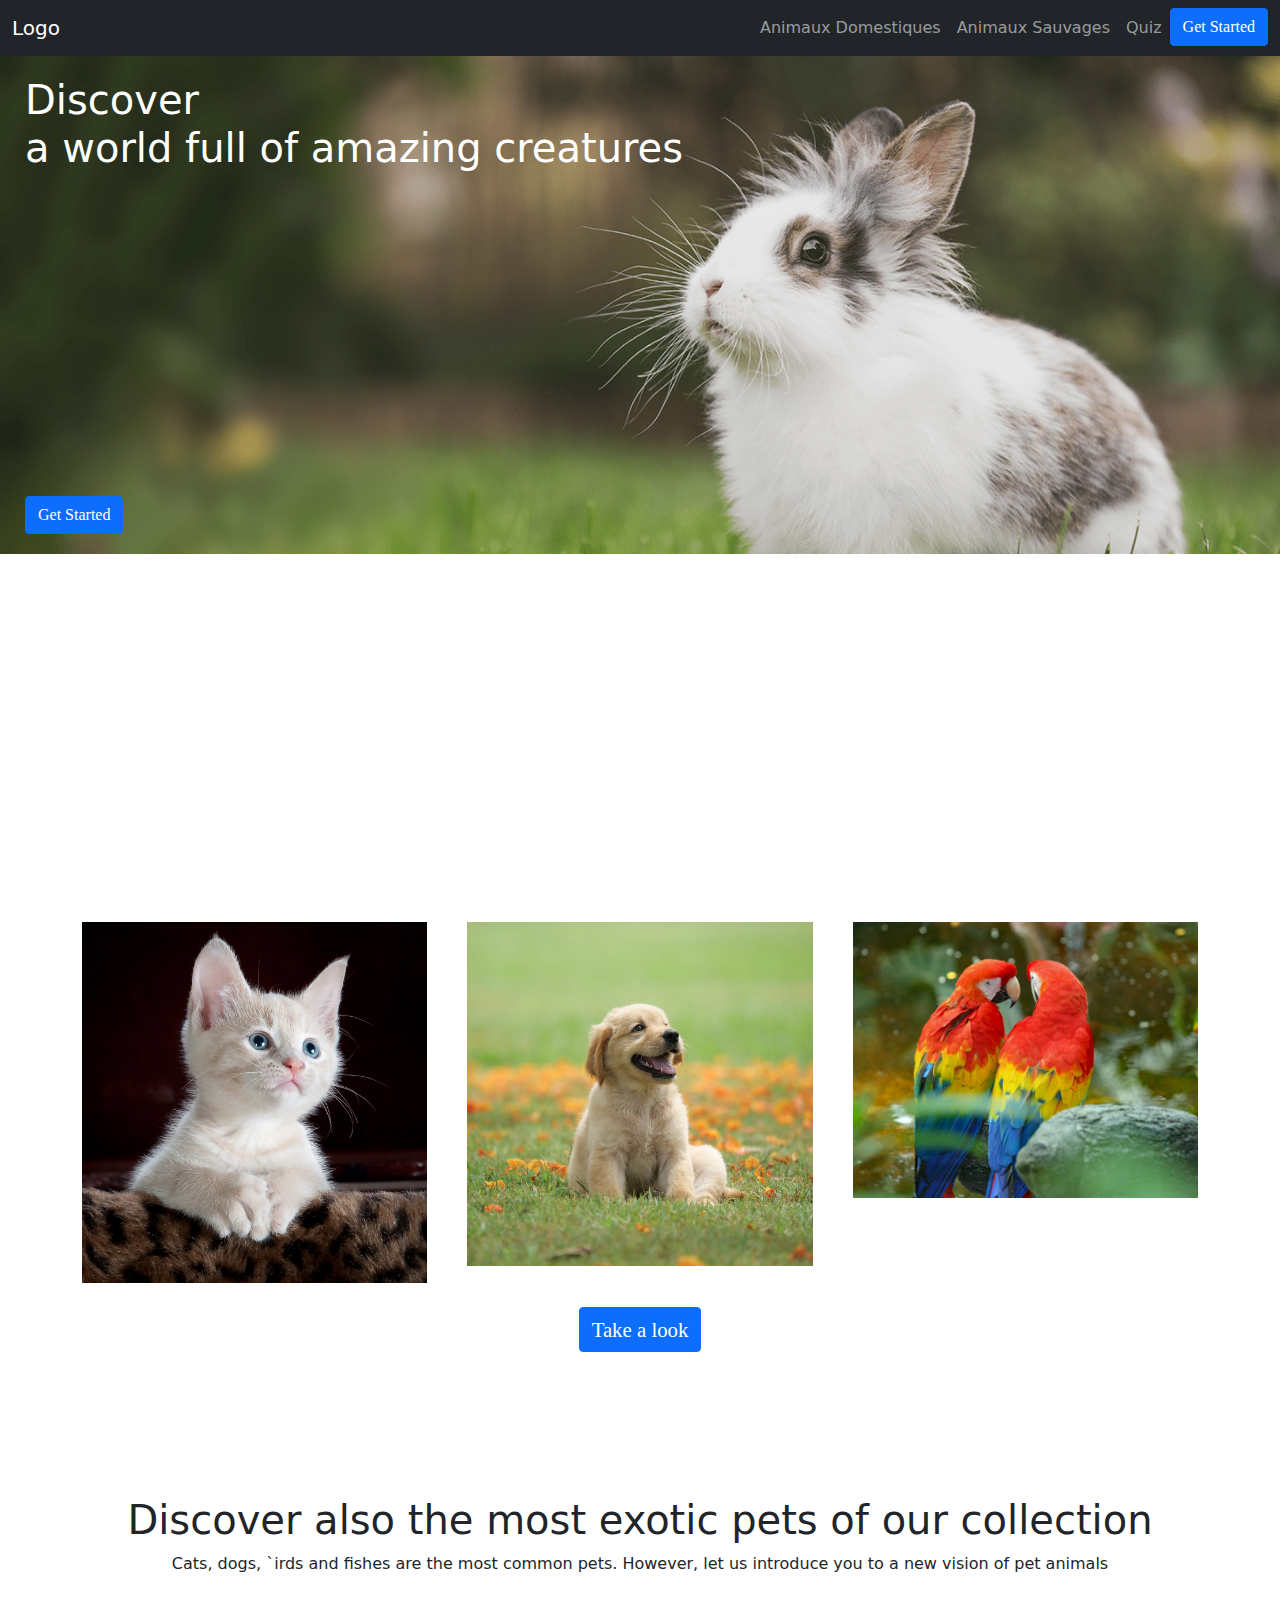
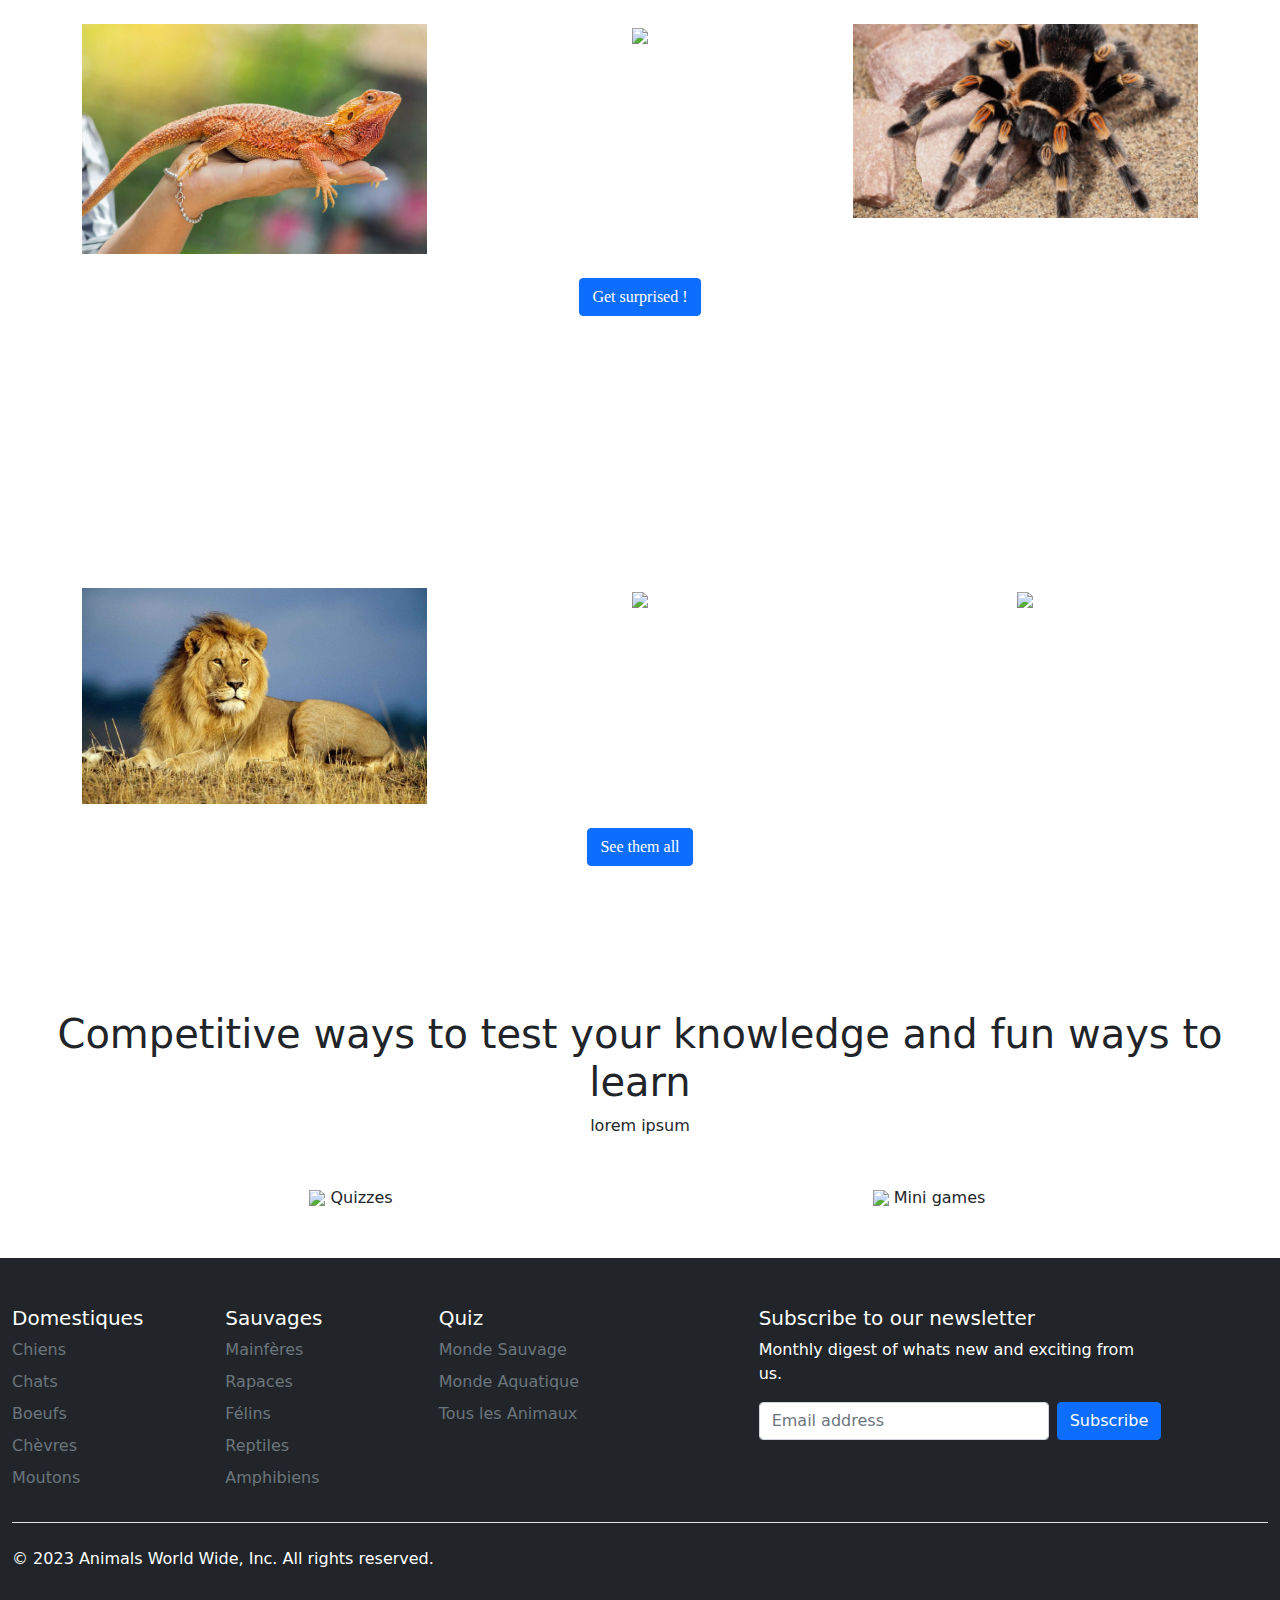
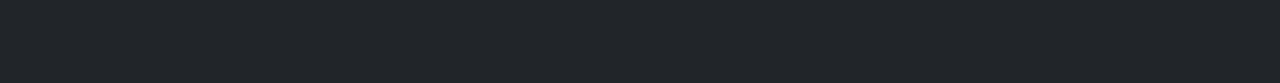
==== commit 5d6f8d06: "commit" ====
--- a/index.html
+++ b/index.html
@@ -5,36 +5,50 @@
 	<link rel="stylesheet" type="text/css" href="bootstrap-5/css/bootstrap.css">
 	<meta charset="utf-8">
 	<script type="text/javascript" src="bootstrap-5/js/bootstrap.js"></script>
-	<link rel="stylesheet" type="text/css" href="css/fade.css">
-	<link rel="stylesheet" type="text/css" href="css/index.css">
-	<script type="text/javascript" src="js/fade.js"></script>
+	<link rel="stylesheet" type="text/css" href="fade.css">
+	<script type="text/javascript" src="fade.js"></script>
+	<style type="text/css">
+		.carousel-caption {
+	    	top: 0;
+	    	left: 0;
+	    	margin-left: 25px;
+	    	text-align: left;
+	 	   	bottom: auto;
+		}
+		.carousel-caption-1 {
+		  	position: absolute;
+		  	margin-left: 25px;
+		  	bottom: 0;
+		  	padding-top: 1.25rem;
+		  	padding-bottom: 1.25rem;
+		  	color: #fff;
+		  	text-align: left;
+		}
+	</style>
 </head>
 <body>
 
 	<!-- NAVBAR -->
 	<nav class="navbar navbar-expand-sm bg-dark navbar-dark">
 	  <div class="container-fluid">
-	    <a class="navbar-brand" href="#">Logo</a>
+	    <a class="navbar-brand" href="index.html">Logo</a>
 	    <button class="navbar-toggler" type="button" data-bs-toggle="collapse" data-bs-target="#collapsibleNavbar">
 	      <span class="navbar-toggler-icon"></span>
 	    </button>
 
 	    <div class="collapse navbar-collapse d-md-flex justify-content-end" id="collapsibleNavbar">
 	      <ul class="navbar-nav">
-	        <li class="nav-item ms-3">
-	          <a class="nav-link text-white" href="#">Pets Animals</a>
-	        </li>
-			<li class="nav-item ms-3">
-				<a class="nav-link text-white" href="#">Exotic Pets</a>
-			  </li>
-	        <li class="nav-item ms-3">
-	          <a class="nav-link text-white" href="#">Wild Animals</a>
-	        </li>
-	        <li class="nav-item ms-3">
-	          <a class="nav-link text-white" href="#">Quiz</a>
-	        </li>
-	        <li class="nav-item ms-3">
-	        	<a class="btn btn-primary" style="font-family: Berlin Sans FB Demi;" type="button">Get Started</a>
+	        <li class="nav-item">
+	          <a class="nav-link" href="screens/animals_view_1_page.html">Animaux Domestiques</a>
+	        </li>
+	        <li class="nav-item">
+	          <a class="nav-link" href="screens/animals_view_2_page.html">Animaux Sauvages</a>
+	        </li>
+	        <li class="nav-item">
+	          <a class="nav-link" href="#">Quiz</a>
+	        </li>
+	        <li class="nav-item">
+	        	<a class="btn btn-primary" href="#getStarted" style="font-family: Berlin Sans FB Demi;" type="button">Get Started</a>
 	        </li>
 	      </ul>
 	    </div>
@@ -49,7 +63,7 @@
 	    <div class="carousel-item active">
 	      <img src="img/MBS_Blog_YearoftheRabbit_011823_mw.webp" alt="Los Angeles" class="d-block" style="width:100%">
 
-	      <div class="carousel-caption carousel-caption-2">
+	      <div class="carousel-caption">
 	        <span class="h1">Discover <br> a world full of amazing creatures</span>
 	      </div>
 	      <div class="carousel-caption-1">
@@ -76,9 +90,13 @@
 	</div>
 -->	
 
+	<!-- Divider -->
+	<div class="container-fluid mt-5 pt-5">
+		<br>
+	</div>
 	<!-- Pet animals -->
-	<div class="container-fluid p-5 text-center">
-  		<h1 class="">Pet Animals</h1>
+	<div class="container-fluid p-5 text-center text-white" style="background-image: url(img/1.jpg); background-size: 100%; background-repeat: no-repeat;" id="getStarted">
+  		<h1 class="mt-5">Pet Animals</h1>
   		<p>
   			A pet is a domesticated animal that lives with a person or family, usually in a house.
   			<br>
@@ -88,15 +106,15 @@
   		<div class="container mt-5">
 		  <div class="row">
 		    <div class="col">
-		      <img class="img-fluid h-100" src="img/2.jpg" width="100%">
-		    </div>
-
-		    <div class="col ms-3">
-		      <img class="img-fluid h-100" src="img/3.jpg" width="100%">
+		      <img class="img-fluid" src="img/2.jpg" width="100%">
+		    </div>
+
+		    <div class="col ms-3">
+		      <img class="img-fluid" src="img/3.jpg" width="100%">
 		    </div>
 
 			<div class="col ms-3" >
-		      <img class="img-fluid h-100" src="img/4.jpg" width="100%">
+		      <img class="img-fluid" src="img/4.jpg" width="100%">
 		    </div>
 		  </div>
 		</div>
@@ -106,65 +124,32 @@
 	</div>
 
 	<!-- Exotic Pet animals -->
-<!--
-	<div class="carousel slide" data-bs-ride="carousel">
-	  <div class="carousel-inner">
-	    <div class="carousel-item active">
-	      <img src="img/MBS_Blog_YearoftheRabbit_011823_mw.webp" alt="Los Angeles" class="d-block" style="width:100%;">
-
-	      <div class="bg-dark carousel-caption text-center carousel-caption-3">
-	        <span class="h1">Exotic Pets</span>
-	        <p>Take a look at the most uncommon pets</p>
-	        <p>Learn more a`out the amazing list of exotic pets</p>
-
-	        <div class="container mt-5">
-		  		<div class="row container">
-				    <div class="col">
-				      <img class="img-fluid h-100" src="img/5.jpg" width="100%">
-				    </div>
-
-				    <div class="col ms-3">
-				      <img class="img-fluid h-100" src="img/6.webp" width="100%">
-				    </div>
-
-					<div class="col ms-3" >
-				      <img class="img-fluid h-100" src="img/7.jpg" width="100%">
-				    </div>
-		  		</div>
-		  		<button class="mt-4 btn btn-primary" style="font-family: Berlin Sans FB Demi;" type="button">Get surprised !</button>
-			</div>
-	      </div>
-	    </div>
-	  </div>
-	 
-	</div>
--->
-	<div class="container-fluid reveal bg-dark text-white p-5 text-center">
+	<div class="container-fluid reveal p-5 text-center">
 		<h1 class="mt-5">Discover also the most exotic pets of our collection</h1>
 	  	<p>Cats, dogs, `irds and fishes are the most common pets. However, let us introduce you to a new vision of pet animals</p>
 
 	  	<div class="container mt-5">
 		  <div class="row">
 		    <div class="col">
-		      <img class="img-fluid h-100" src="img/5.jpg" width="100%">
-		    </div>
-
-		    <div class="col ms-3">
-		      <img class="img-fluid h-100" src="img/6.webp" width="100%">
+		      <img class="img-fluid" src="img/5.jpg" width="100%">
+		    </div>
+
+		    <div class="col ms-3">
+		      <img class="img-fluid" src="img/6.jpg" width="100%">
 		    </div>
 
 			<div class="col ms-3" >
-		      <img class="img-fluid h-100" src="img/7.jpg" width="100%">
-		    </div>
-		  </div>
-		</div>
-
-		<br>
-		<button class="btn btn-primary" style="" type="button">Get surprised !</button>
+		      <img class="img-fluid" src="img/7.jpg" width="100%">
+		    </div>
+		  </div>
+		</div>
+
+		<br>
+		<button class="btn btn-primary" style="font-family: Berlin Sans FB Demi;" type="button">Get surprised !</button>
 	</div>
 
 	<!-- Wild animals -->
-	<div class="container-fluid reveal p-5 text-center">
+	<div class="container-fluid reveal p-5 text-center text-white" style="background-image: url(img/9.jpg); background-size: 100%; background-repeat: no-repeat;" >
   		<h1 class="mt-5">Wild Animals</h1>
   		<p>
   			Discover the strongest, smartest and fastest animals in the wild
@@ -175,15 +160,15 @@
   		<div class="container mt-5">
 		  <div class="row">
 		    <div class="col">
-		      <img class="img-fluid h-100 w-100" src="img/8.jpg" width="100%">
-		    </div>
-
-		    <div class="col ms-3">
-		      <img class="img-fluid h-100" src="img/10.webp" width="100%">
+		      <img class="img-fluid" src="img/8.jpg" width="100%">
+		    </div>
+
+		    <div class="col ms-3">
+		      <img class="img-fluid" src="img/10.jpg" width="100%">
 		    </div>
 
 			<div class="col ms-3" >
-		      <img class="img-fluid" src="img/11.webp" width="100%">
+		      <img class="img-fluid" src="img/11.jpg" width="100%">
 		    </div>
 		  </div>
 		</div>
@@ -193,18 +178,25 @@
 	</div>
 
 	<!-- Quizzes and mini-games -->
-	<div class="container-fluid reveal text-white reveal p-5 text-center" style="background-image: url(img/joystick-line-pop-art-logo-colorful-design-with-dark-background-abstract-illustration-isolated-black-background-for-t-shirt-poster-clothing-merch-apparel-badge-design-vector.jpg);">
+	<div class="container-fluid reveal p-5 text-center">
 		<h1 class="mt-5">Competitive ways to test your knowledge and fun ways to learn </h1>
-	  	<p>Learn through quizzes and mini-games</p>
+	  	<p>lorem ipsum</p>
 
 	  	<div class="container mt-5">
-		      <a class="btn btn-primary">Let's play !</a>
-		</div>
-	</div>
-
-
-	<!-- footer -->
-    <div class="bg-dark text-white mt-5 pt-5 container-fluid">
+		  <div class="row">
+		    <div class="col">
+		      <img class="img-fluid" src="img/mark.png" width="100%">
+		      <span >Quizzes</span>
+		    </div>
+
+		    <div class="col ms-3">
+		      <img class="img-fluid" src="img/mii.jpg" width="100%">
+		      <span>Mini games</span>
+		    </div>
+
+		  </div>
+		</div>
+	</div><div class="container-fluid bg-dark text-white">
         <footer class="py-5">
             <div class="row">
                 <div class="col-2">
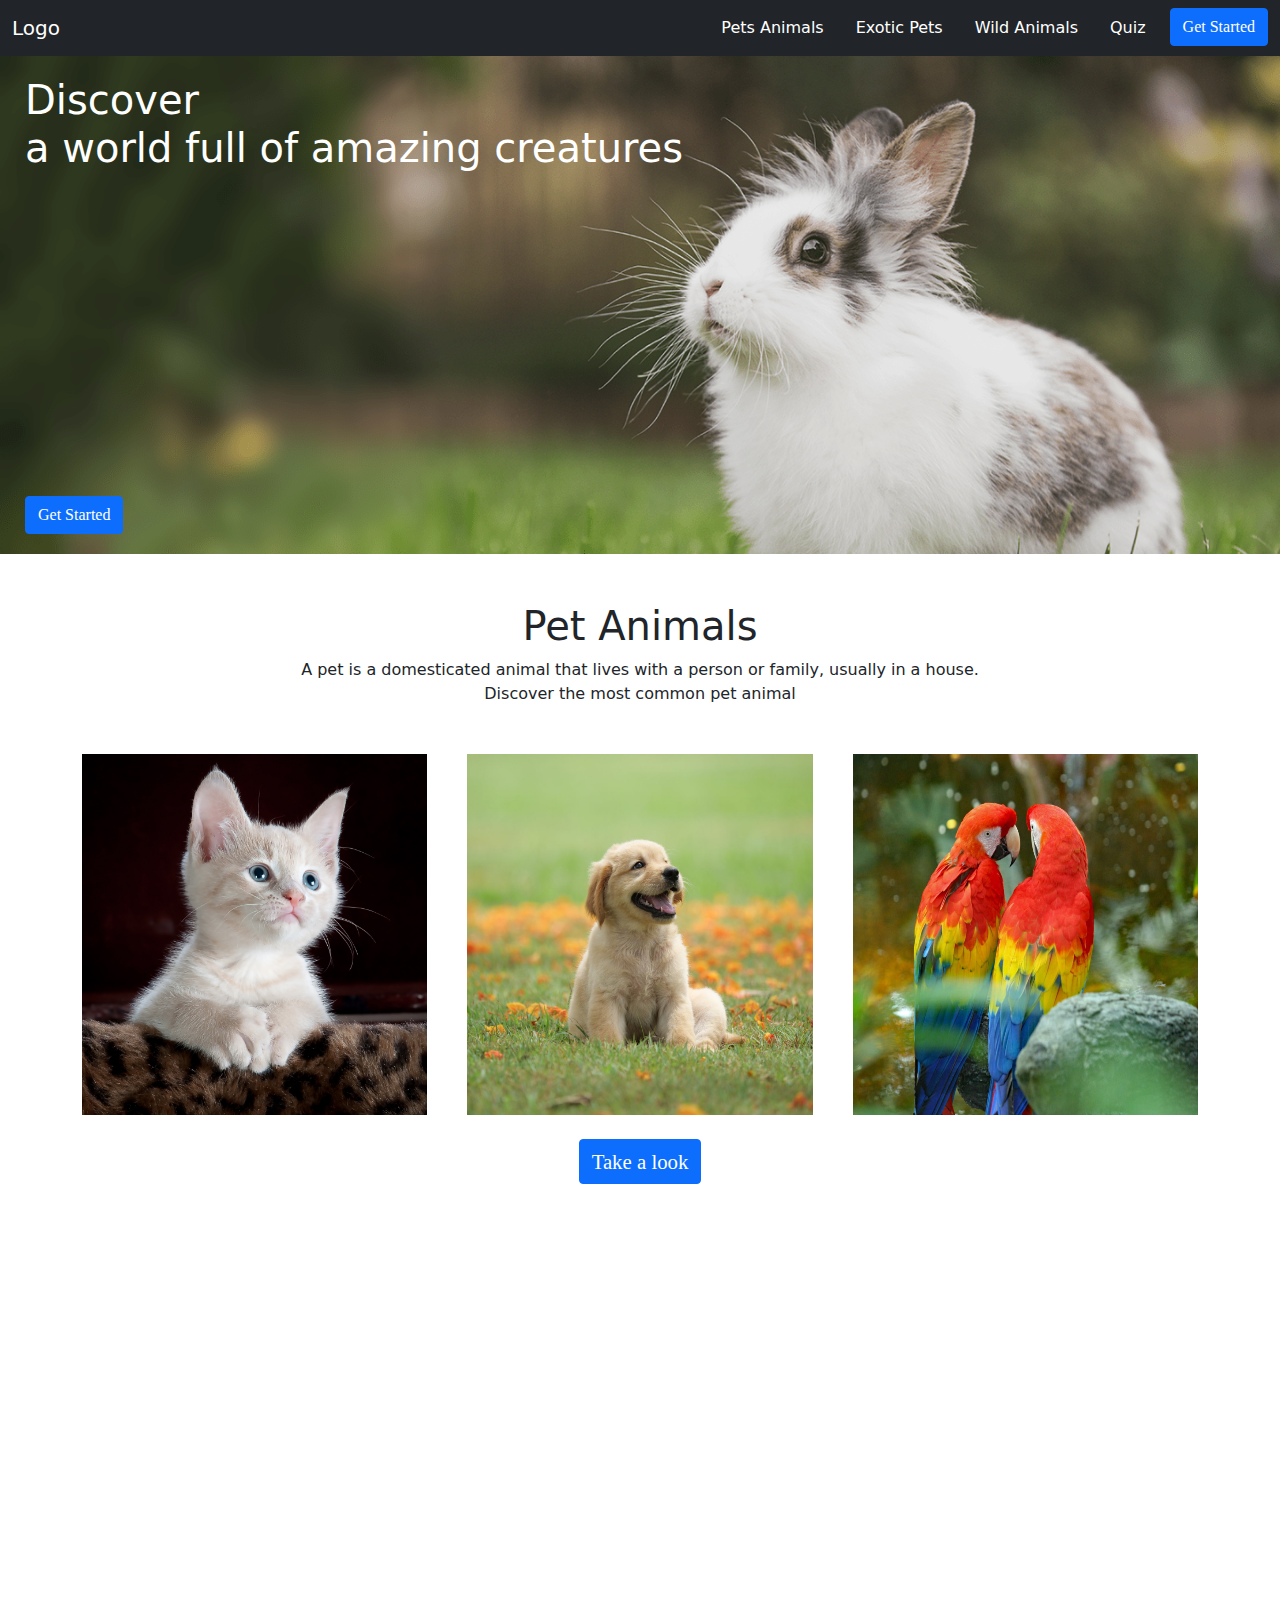
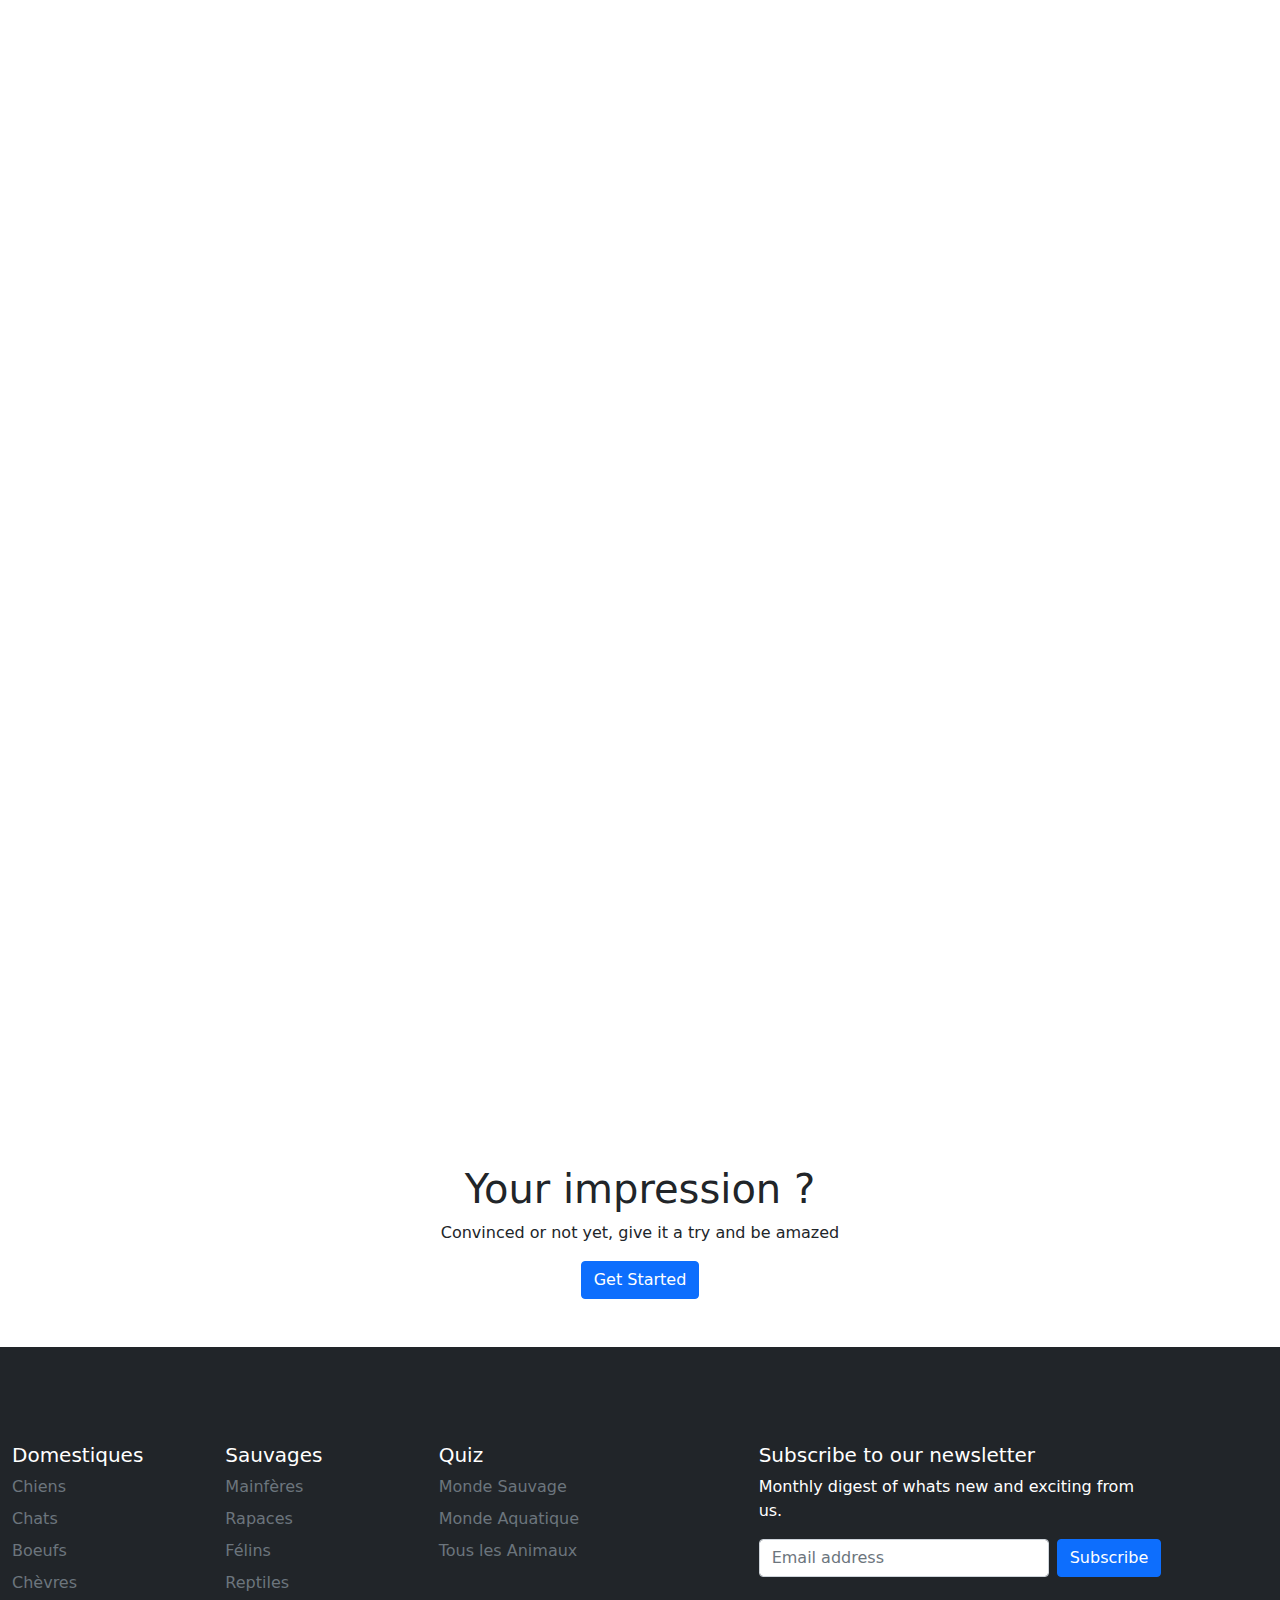
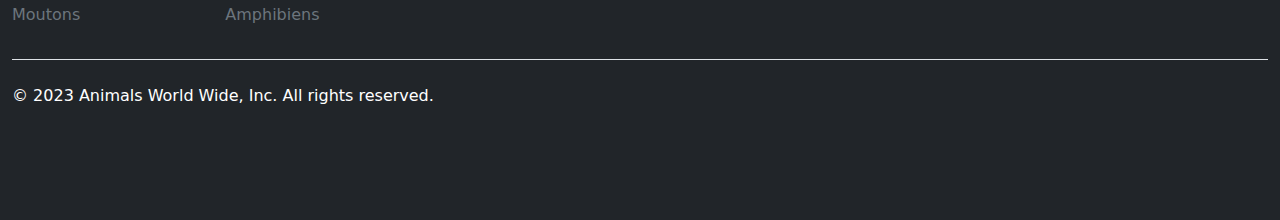
==== commit 9adf8602: "Add files via upload" ====
--- a/index.html
+++ b/index.html
@@ -5,50 +5,36 @@
 	<link rel="stylesheet" type="text/css" href="bootstrap-5/css/bootstrap.css">
 	<meta charset="utf-8">
 	<script type="text/javascript" src="bootstrap-5/js/bootstrap.js"></script>
-	<link rel="stylesheet" type="text/css" href="fade.css">
-	<script type="text/javascript" src="fade.js"></script>
-	<style type="text/css">
-		.carousel-caption {
-	    	top: 0;
-	    	left: 0;
-	    	margin-left: 25px;
-	    	text-align: left;
-	 	   	bottom: auto;
-		}
-		.carousel-caption-1 {
-		  	position: absolute;
-		  	margin-left: 25px;
-		  	bottom: 0;
-		  	padding-top: 1.25rem;
-		  	padding-bottom: 1.25rem;
-		  	color: #fff;
-		  	text-align: left;
-		}
-	</style>
+	<link rel="stylesheet" type="text/css" href="css/fade.css">
+	<link rel="stylesheet" type="text/css" href="css/index.css">
+	<script type="text/javascript" src="js/fade.js"></script>
 </head>
 <body>
 
 	<!-- NAVBAR -->
 	<nav class="navbar navbar-expand-sm bg-dark navbar-dark">
 	  <div class="container-fluid">
-	    <a class="navbar-brand" href="index.html">Logo</a>
+	    <a class="navbar-brand" href="#">Logo</a>
 	    <button class="navbar-toggler" type="button" data-bs-toggle="collapse" data-bs-target="#collapsibleNavbar">
 	      <span class="navbar-toggler-icon"></span>
 	    </button>
 
 	    <div class="collapse navbar-collapse d-md-flex justify-content-end" id="collapsibleNavbar">
 	      <ul class="navbar-nav">
-	        <li class="nav-item">
-	          <a class="nav-link" href="screens/animals_view_1_page.html">Animaux Domestiques</a>
-	        </li>
-	        <li class="nav-item">
-	          <a class="nav-link" href="screens/animals_view_2_page.html">Animaux Sauvages</a>
-	        </li>
-	        <li class="nav-item">
-	          <a class="nav-link" href="#">Quiz</a>
-	        </li>
-	        <li class="nav-item">
-	        	<a class="btn btn-primary" href="#getStarted" style="font-family: Berlin Sans FB Demi;" type="button">Get Started</a>
+	        <li class="nav-item ms-3">
+	          <a class="nav-link text-white" href="#">Pets Animals</a>
+	        </li>
+			<li class="nav-item ms-3">
+				<a class="nav-link text-white" href="screens/pet_animals_view.html">Exotic Pets</a>
+			  </li>
+	        <li class="nav-item ms-3">
+	          <a class="nav-link text-white" href="#">Wild Animals</a>
+	        </li>
+	        <li class="nav-item ms-3">
+	          <a class="nav-link text-white" href="#">Quiz</a>
+	        </li>
+	        <li class="nav-item ms-3">
+	        	<a class="btn btn-primary" style="font-family: Berlin Sans FB Demi;" type="button">Get Started</a>
 	        </li>
 	      </ul>
 	    </div>
@@ -63,8 +49,8 @@
 	    <div class="carousel-item active">
 	      <img src="img/MBS_Blog_YearoftheRabbit_011823_mw.webp" alt="Los Angeles" class="d-block" style="width:100%">
 
-	      <div class="carousel-caption">
-	        <span class="h1">Discover <br> a world full of amazing creatures</span>
+	      <div class="carousel-caption carousel-caption-2">
+	        <p class="h1" style="margin-top: auto; margin-bottom: auto;">Discover <br> a world full of amazing creatures</p>
 	      </div>
 	      <div class="carousel-caption-1">
 	      	<button class="btn btn-primary mt-5" style="font-family: Berlin Sans FB Demi;" type="button">Get Started</button>
@@ -90,13 +76,9 @@
 	</div>
 -->	
 
-	<!-- Divider -->
-	<div class="container-fluid mt-5 pt-5">
-		<br>
-	</div>
 	<!-- Pet animals -->
-	<div class="container-fluid p-5 text-center text-white" style="background-image: url(img/1.jpg); background-size: 100%; background-repeat: no-repeat;" id="getStarted">
-  		<h1 class="mt-5">Pet Animals</h1>
+	<div class="container-fluid p-5 text-center">
+  		<h1 class="">Pet Animals</h1>
   		<p>
   			A pet is a domesticated animal that lives with a person or family, usually in a house.
   			<br>
@@ -106,15 +88,15 @@
   		<div class="container mt-5">
 		  <div class="row">
 		    <div class="col">
-		      <img class="img-fluid" src="img/2.jpg" width="100%">
+		      <img class="img-fluid h-100" src="img/2.jpg" width="100%">
 		    </div>
 
 		    <div class="col ms-3">
-		      <img class="img-fluid" src="img/3.jpg" width="100%">
+		      <img class="img-fluid h-100" src="img/3.jpg" width="100%">
 		    </div>
 
 			<div class="col ms-3" >
-		      <img class="img-fluid" src="img/4.jpg" width="100%">
+		      <img class="img-fluid h-100" src="img/4.jpg" width="100%">
 		    </div>
 		  </div>
 		</div>
@@ -124,32 +106,65 @@
 	</div>
 
 	<!-- Exotic Pet animals -->
-	<div class="container-fluid reveal p-5 text-center">
+<!--
+	<div class="carousel slide" data-bs-ride="carousel">
+	  <div class="carousel-inner">
+	    <div class="carousel-item active">
+	      <img src="img/MBS_Blog_YearoftheRabbit_011823_mw.webp" alt="Los Angeles" class="d-block" style="width:100%;">
+
+	      <div class="bg-dark carousel-caption text-center carousel-caption-3">
+	        <span class="h1">Exotic Pets</span>
+	        <p>Take a look at the most uncommon pets</p>
+	        <p>Learn more a`out the amazing list of exotic pets</p>
+
+	        <div class="container mt-5">
+		  		<div class="row container">
+				    <div class="col">
+				      <img class="img-fluid h-100" src="img/5.jpg" width="100%">
+				    </div>
+
+				    <div class="col ms-3">
+				      <img class="img-fluid h-100" src="img/6.webp" width="100%">
+				    </div>
+
+					<div class="col ms-3" >
+				      <img class="img-fluid h-100" src="img/7.jpg" width="100%">
+				    </div>
+		  		</div>
+		  		<button class="mt-4 btn btn-primary" style="font-family: Berlin Sans FB Demi;" type="button">Get surprised !</button>
+			</div>
+	      </div>
+	    </div>
+	  </div>
+	 
+	</div>
+-->
+	<div class="container-fluid reveal bg-dark text-white p-5 text-center">
 		<h1 class="mt-5">Discover also the most exotic pets of our collection</h1>
-	  	<p>Cats, dogs, `irds and fishes are the most common pets. However, let us introduce you to a new vision of pet animals</p>
+	  	<p>Cats, dogs, birds and fishes are the most common pets. However, let us introduce you to a new vision of pet animals</p>
 
 	  	<div class="container mt-5">
 		  <div class="row">
 		    <div class="col">
-		      <img class="img-fluid" src="img/5.jpg" width="100%">
+		      <img class="img-fluid h-100" src="img/5.jpg" width="100%">
 		    </div>
 
 		    <div class="col ms-3">
-		      <img class="img-fluid" src="img/6.jpg" width="100%">
+		      <img class="img-fluid h-100" src="img/6.webp" width="100%">
 		    </div>
 
 			<div class="col ms-3" >
-		      <img class="img-fluid" src="img/7.jpg" width="100%">
+		      <img class="img-fluid h-100" src="img/7.jpg" width="100%">
 		    </div>
 		  </div>
 		</div>
 
 		<br>
-		<button class="btn btn-primary" style="font-family: Berlin Sans FB Demi;" type="button">Get surprised !</button>
+		<button class="btn btn-primary" style="" type="button">Get surprised !</button>
 	</div>
 
 	<!-- Wild animals -->
-	<div class="container-fluid reveal p-5 text-center text-white" style="background-image: url(img/9.jpg); background-size: 100%; background-repeat: no-repeat;" >
+	<div class="container-fluid reveal p-5 text-center">
   		<h1 class="mt-5">Wild Animals</h1>
   		<p>
   			Discover the strongest, smartest and fastest animals in the wild
@@ -160,15 +175,15 @@
   		<div class="container mt-5">
 		  <div class="row">
 		    <div class="col">
-		      <img class="img-fluid" src="img/8.jpg" width="100%">
+		      <img class="img-fluid h-100 w-100" src="img/8.jpg" width="100%">
 		    </div>
 
 		    <div class="col ms-3">
-		      <img class="img-fluid" src="img/10.jpg" width="100%">
+		      <img class="img-fluid h-100" src="img/10.webp" width="100%">
 		    </div>
 
 			<div class="col ms-3" >
-		      <img class="img-fluid" src="img/11.jpg" width="100%">
+		      <img class="img-fluid" src="img/11.webp" width="100%">
 		    </div>
 		  </div>
 		</div>
@@ -178,25 +193,24 @@
 	</div>
 
 	<!-- Quizzes and mini-games -->
-	<div class="container-fluid reveal p-5 text-center">
+	<div class="container-fluid reveal text-white reveal p-5 text-center" style="background-image: url(img/joystick-line-pop-art-logo-colorful-design-with-dark-background-abstract-illustration-isolated-black-background-for-t-shirt-poster-clothing-merch-apparel-badge-design-vector.jpg);">
 		<h1 class="mt-5">Competitive ways to test your knowledge and fun ways to learn </h1>
-	  	<p>lorem ipsum</p>
+	  	<p>Learn through quizzes and mini-games</p>
 
 	  	<div class="container mt-5">
-		  <div class="row">
-		    <div class="col">
-		      <img class="img-fluid" src="img/mark.png" width="100%">
-		      <span >Quizzes</span>
-		    </div>
-
-		    <div class="col ms-3">
-		      <img class="img-fluid" src="img/mii.jpg" width="100%">
-		      <span>Mini games</span>
-		    </div>
-
-		  </div>
-		</div>
-	</div><div class="container-fluid bg-dark text-white">
+		      <a class="btn btn-primary">Let's play !</a>
+		</div>
+	</div>
+
+	<div class="container-fluid mt-5 text-center">
+		<h1 class="">Your impression ?</h1>
+		<p>Convinced or not yet, give it a try and be amazed</p>
+		<a class="btn btn-primary">Get Started</a>
+	</div>
+
+
+	<!-- footer -->
+    <div class="bg-dark text-white mt-5 pt-5 container-fluid">
         <footer class="py-5">
             <div class="row">
                 <div class="col-2">
--- a/css/fade.css
+++ b/css/fade.css
@@ -0,0 +1,11 @@
+.reveal {
+  position: relative;
+  transform: translateY(150px);
+  opacity: 0;
+  transition: 1s all ease-in-out;
+}
+
+.reveal.active {
+  transform: translateY(0);
+  opacity: 1;
+}--- a/css/index.css
+++ b/css/index.css
@@ -0,0 +1,27 @@
+.carousel-caption-3 {
+    top: 0;
+    left: 0;
+    text-align: center;
+    right: 0;
+    bottom: 0;
+}
+.carousel-caption-2 {
+    top: 0;
+    left: 0;
+    margin-left: 25px;
+    text-align: left;
+        bottom: auto;
+}
+.carousel-caption-1 {
+      position: absolute;
+      margin-left: 25px;
+      bottom: 0;
+      padding-top: 1.25rem;
+      padding-bottom: 1.25rem;
+      color: #fff;
+      text-align: left;
+}
+
+button [type=button]{
+    font-family: Berlin Sans FB Demi;
+}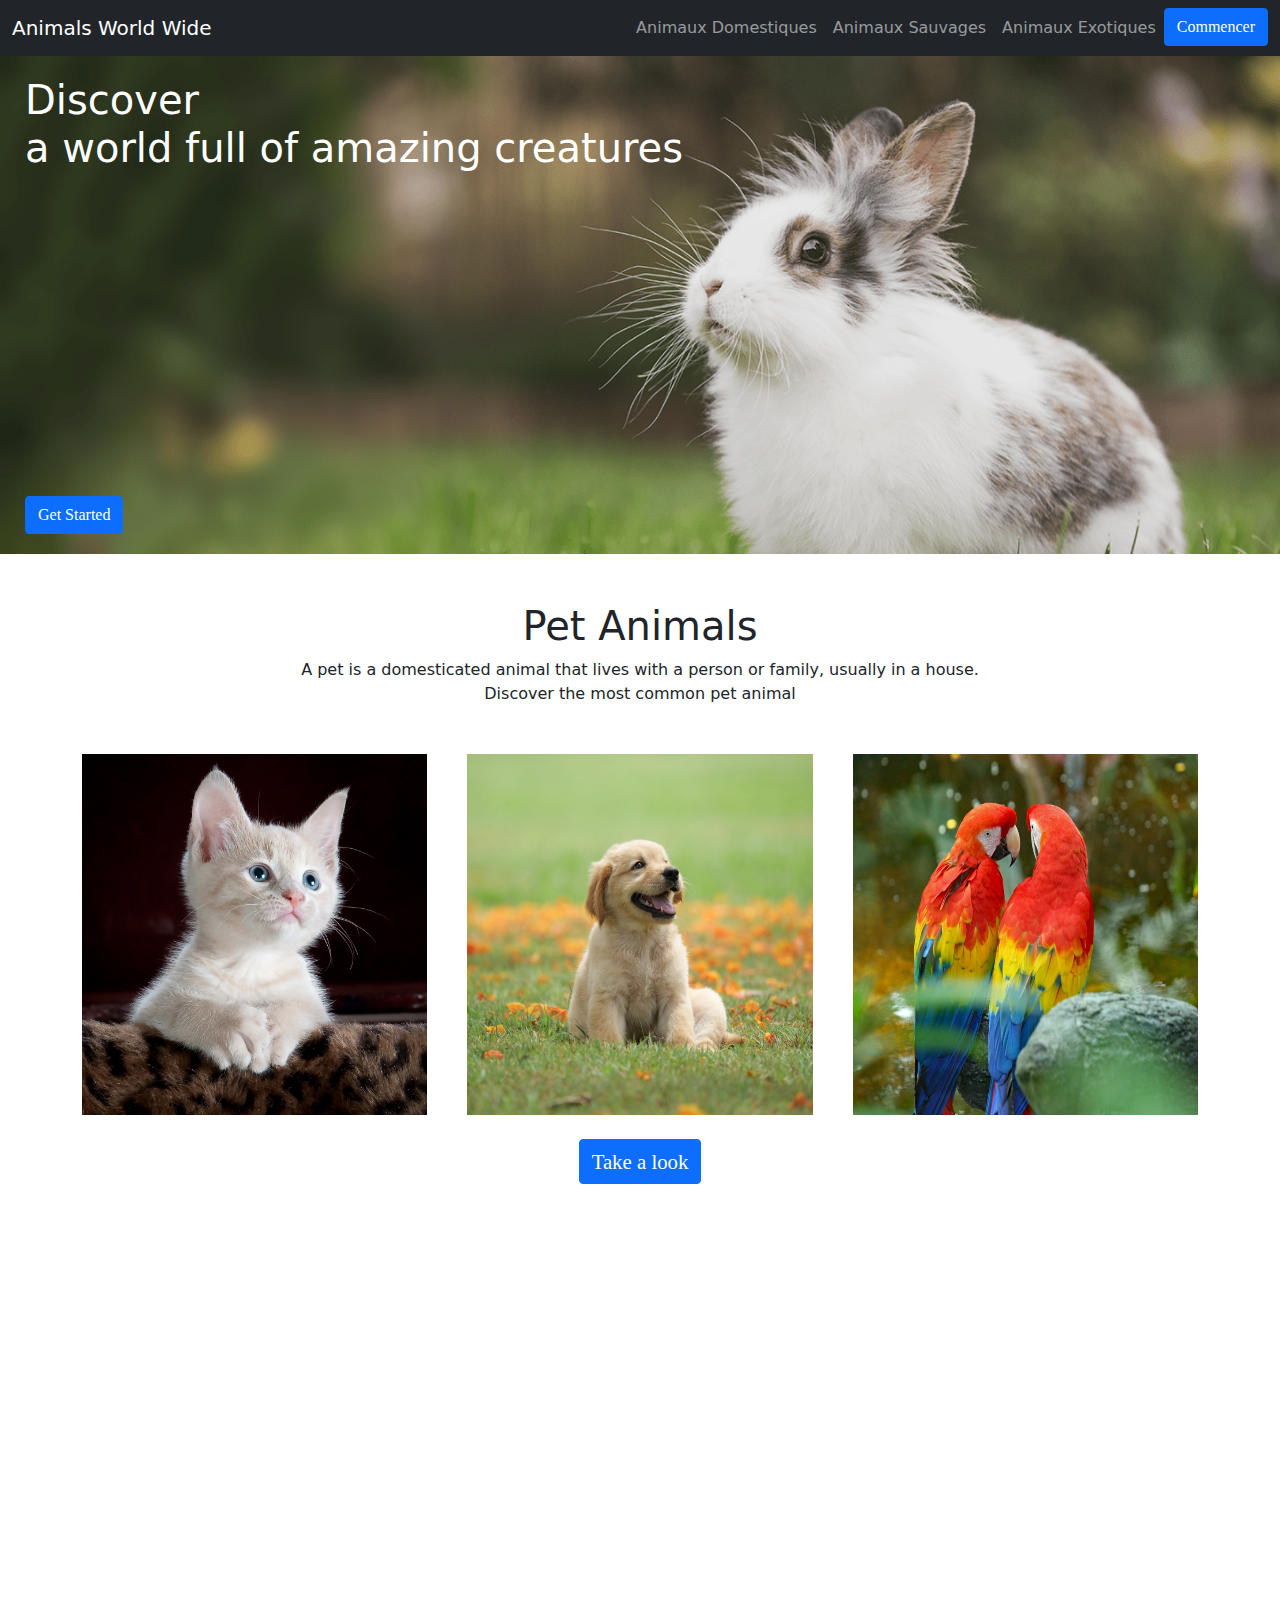
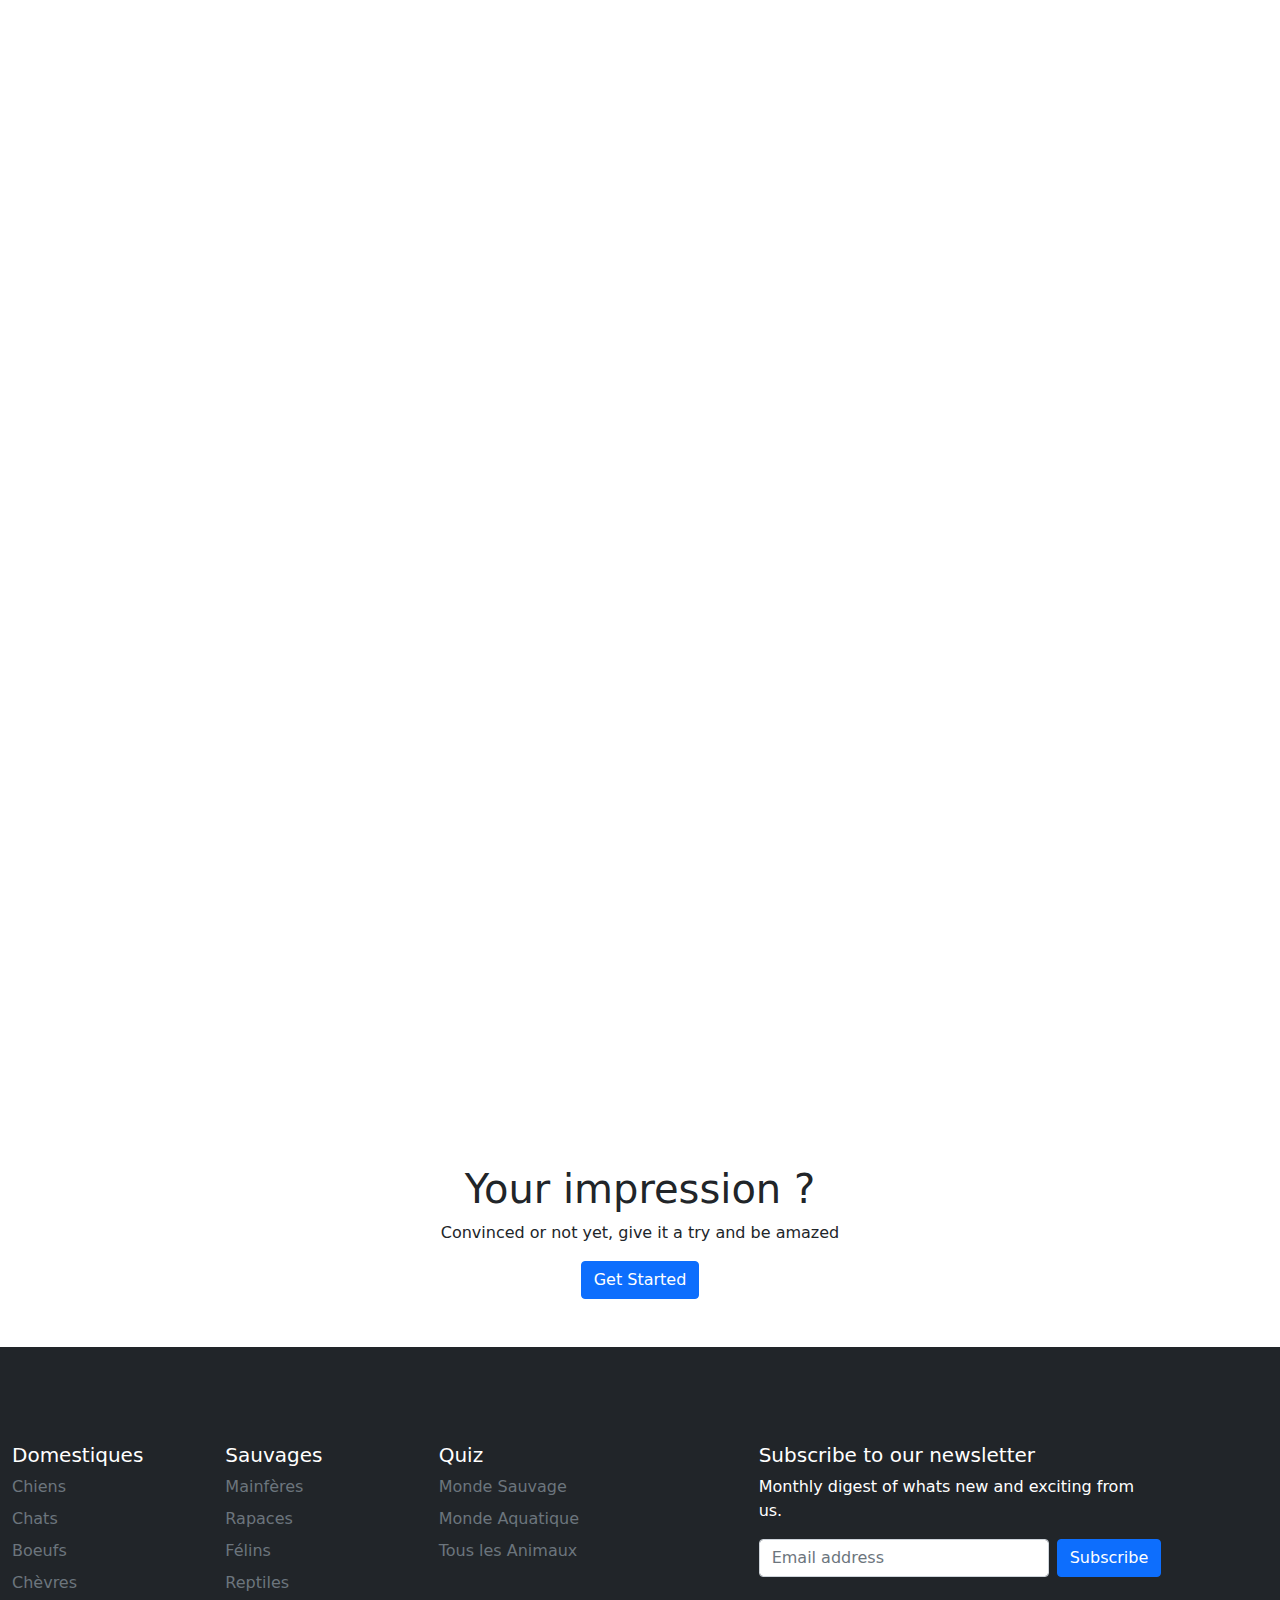
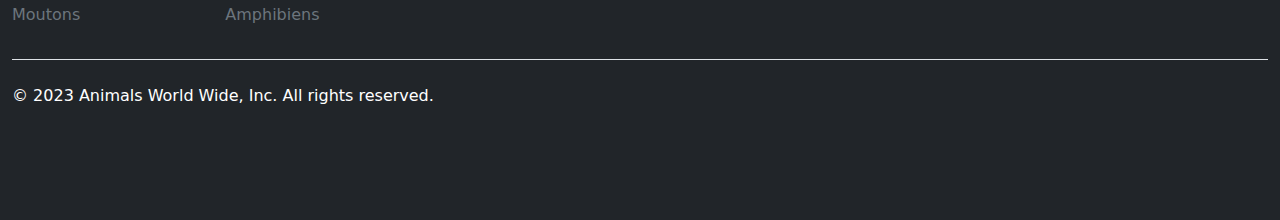
==== commit 76b9e70e: "update" ====
--- a/index.html
+++ b/index.html
@@ -12,34 +12,32 @@
 <body>
 
 	<!-- NAVBAR -->
-	<nav class="navbar navbar-expand-sm bg-dark navbar-dark">
-	  <div class="container-fluid">
-	    <a class="navbar-brand" href="#">Logo</a>
-	    <button class="navbar-toggler" type="button" data-bs-toggle="collapse" data-bs-target="#collapsibleNavbar">
-	      <span class="navbar-toggler-icon"></span>
-	    </button>
-
-	    <div class="collapse navbar-collapse d-md-flex justify-content-end" id="collapsibleNavbar">
-	      <ul class="navbar-nav">
-	        <li class="nav-item ms-3">
-	          <a class="nav-link text-white" href="#">Pets Animals</a>
-	        </li>
-			<li class="nav-item ms-3">
-				<a class="nav-link text-white" href="screens/pet_animals_view.html">Exotic Pets</a>
-			  </li>
-	        <li class="nav-item ms-3">
-	          <a class="nav-link text-white" href="#">Wild Animals</a>
-	        </li>
-	        <li class="nav-item ms-3">
-	          <a class="nav-link text-white" href="#">Quiz</a>
-	        </li>
-	        <li class="nav-item ms-3">
-	        	<a class="btn btn-primary" style="font-family: Berlin Sans FB Demi;" type="button">Get Started</a>
-	        </li>
-	      </ul>
-	    </div>
-	  </div>
-	</nav>
+    <nav class="navbar navbar-expand-sm bg-dark navbar-dark">
+        <div class="container-fluid">
+            <a class="navbar-brand" href="index.html">Animals World Wide</a>
+            <button class="navbar-toggler" type="button" data-bs-toggle="collapse" data-bs-target="#collapsibleNavbar">
+                <span class="navbar-toggler-icon"></span>
+            </button>
+
+            <div class="collapse navbar-collapse d-md-flex justify-content-end" id="collapsibleNavbar">
+                <ul class="navbar-nav">
+                    <li class="nav-item">
+                        <a class="nav-link" href="screens/animals_view_1_page.html">Animaux Domestiques</a>
+                    </li>
+                    <li class="nav-item">
+                        <a class="nav-link" href="screens/animals_view_2_page.html">Animaux Sauvages</a>
+                    </li>
+                    <li class="nav-item">
+                        <a class="nav-link" href="screens/pet_animals_view.html">Animaux Exotiques</a>
+                    </li>
+                    <li class="nav-item">
+                        <a class="btn btn-primary" href="#getStarted"
+                            style="font-family: Berlin Sans FB Demi;" type="button">Commencer</a>
+                    </li>
+                </ul>
+            </div>
+        </div>
+    </nav>
 
 	<!-- Welcome image -->
 	<div id="demo" class="carousel slide" data-bs-ride="carousel">
@@ -50,7 +48,7 @@
 	      <img src="img/MBS_Blog_YearoftheRabbit_011823_mw.webp" alt="Los Angeles" class="d-block" style="width:100%">
 
 	      <div class="carousel-caption carousel-caption-2">
-	        <p class="h1" style="margin-top: auto; margin-bottom: auto;">Discover <br> a world full of amazing creatures</p>
+	        <span class="h1">Discover <br> a world full of amazing creatures</span>
 	      </div>
 	      <div class="carousel-caption-1">
 	      	<button class="btn btn-primary mt-5" style="font-family: Berlin Sans FB Demi;" type="button">Get Started</button>
